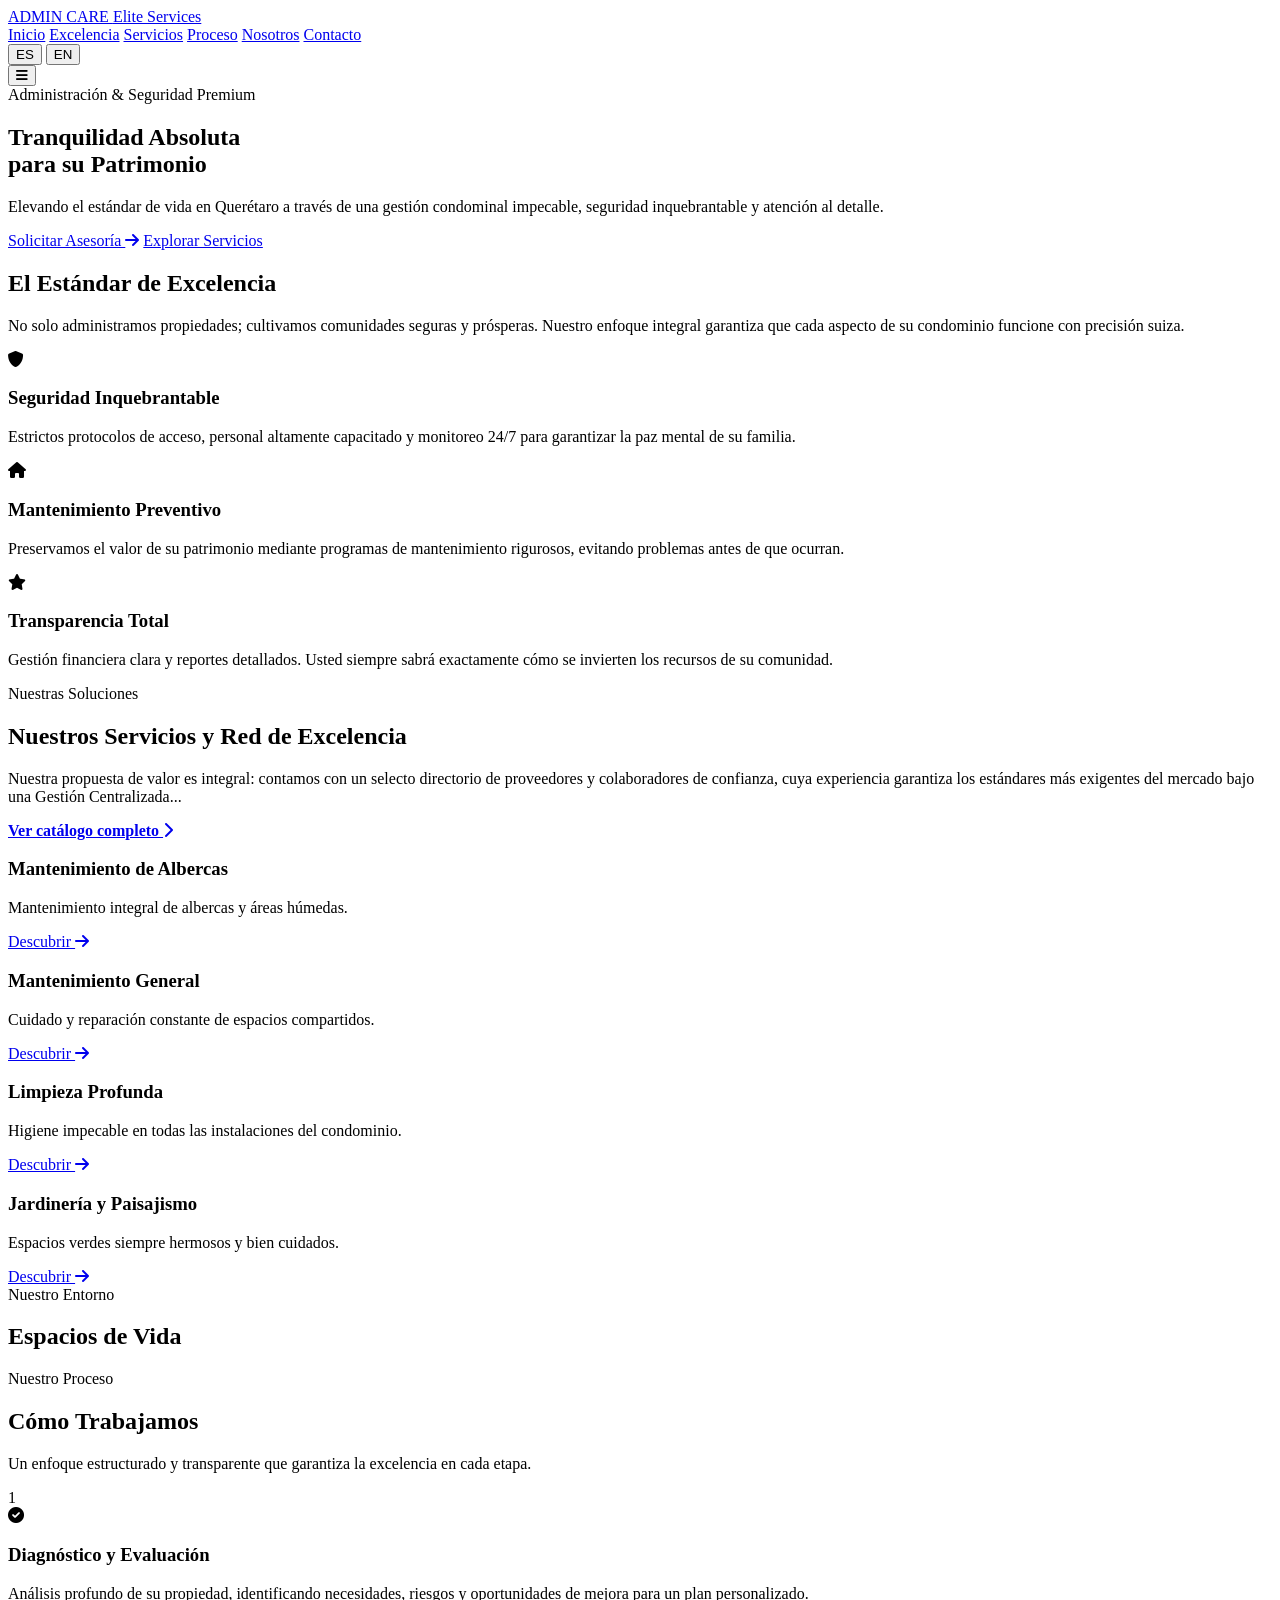
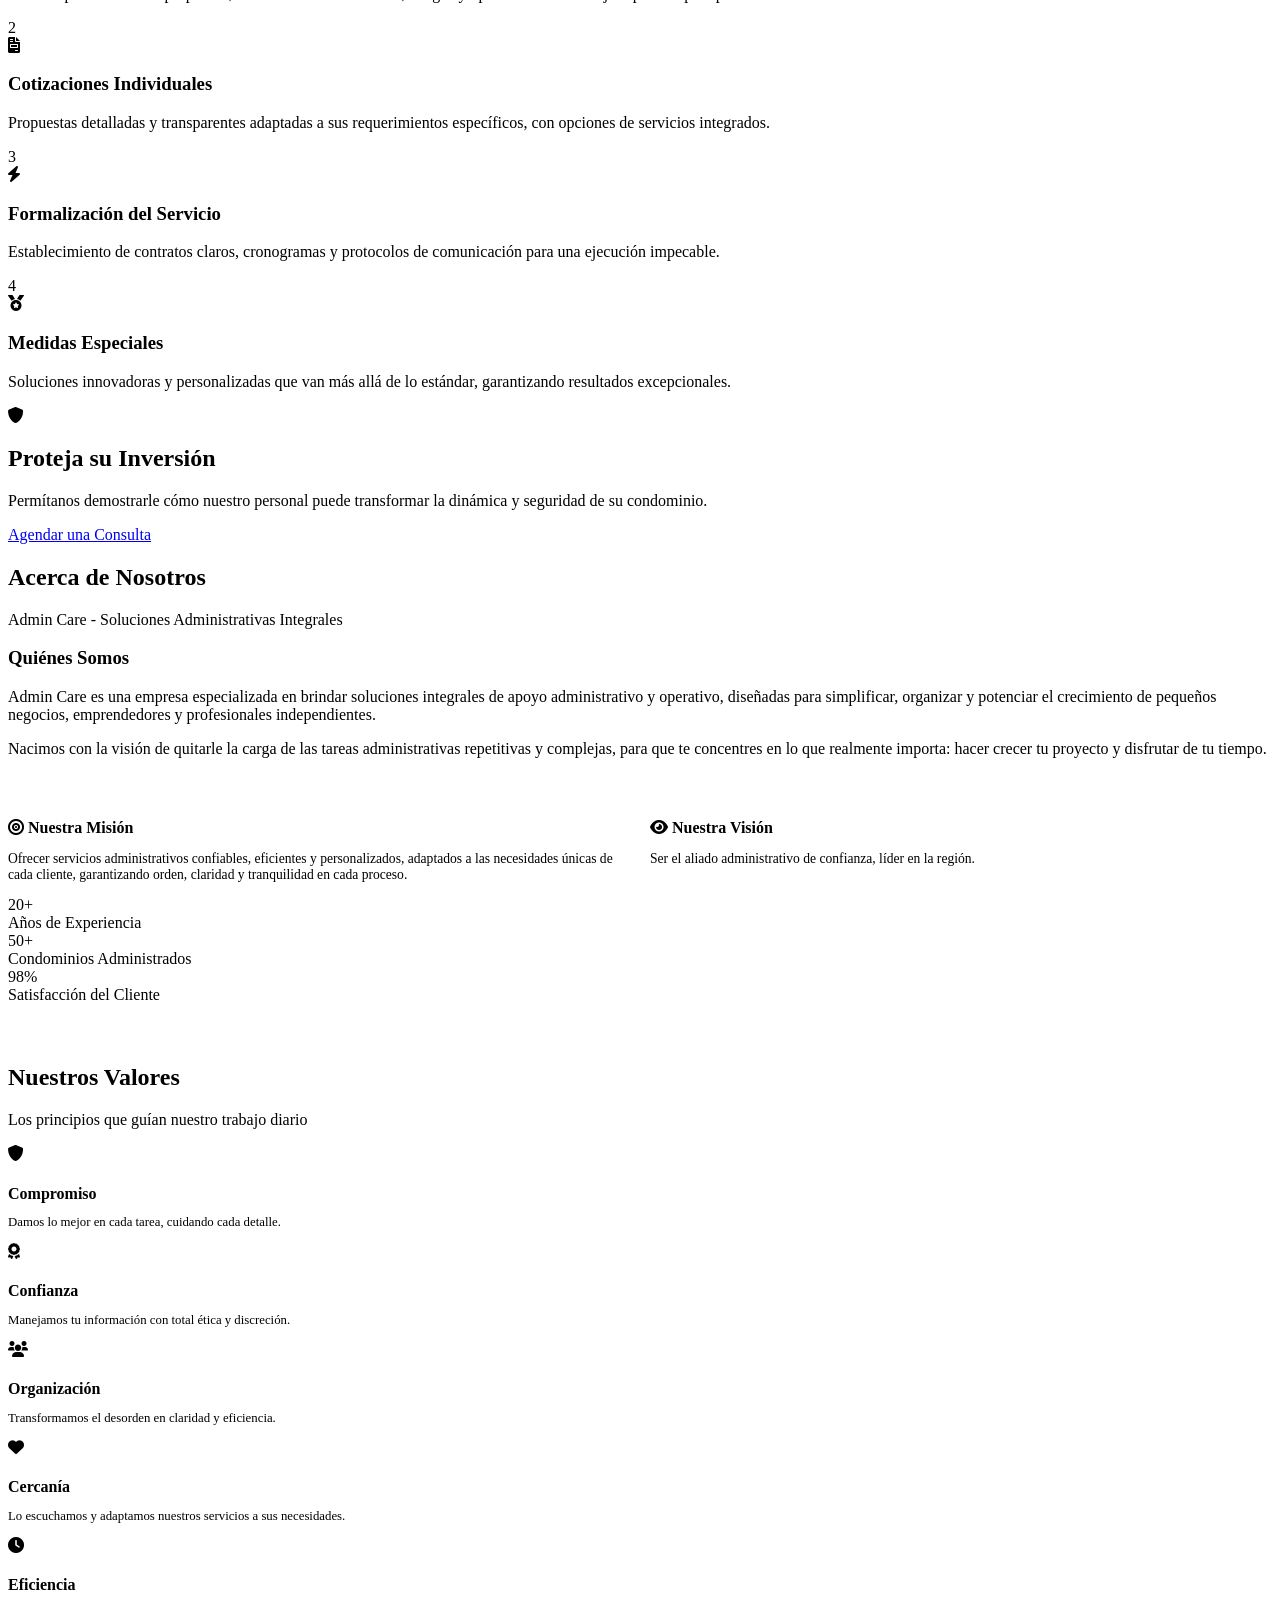
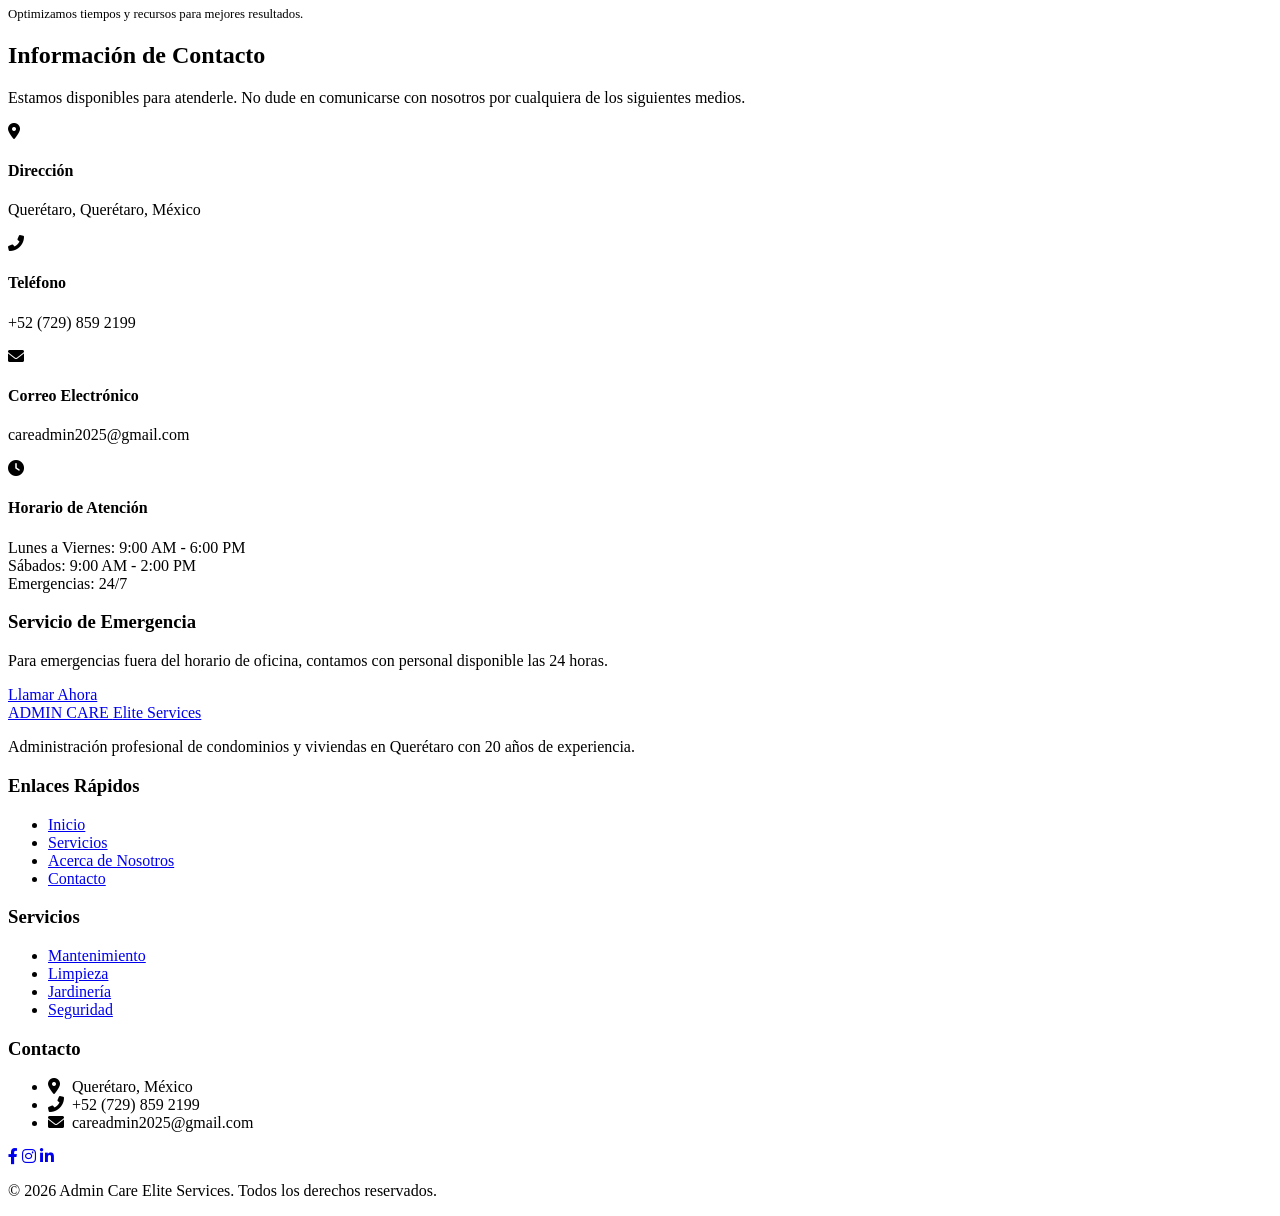
==== index.html @ 3c247e39 "Add files via upload" ====
<!DOCTYPE html>
<html lang="es">
<head>
    <meta charset="UTF-8">
    <meta name="viewport" content="width=device-width, initial-scale=1.0">
    <title>Admin Care | Elite Services - Administración & Seguridad Premium en Querétaro</title>
    <meta name="description" content="Tranquilidad Absoluta para su Patrimonio. Elevando el estándar de vida en Querétaro a través de una gestión condominal impecable, seguridad inquebrantable y atención al detalle.">
    
    <!-- Open Graph SEO para Redes Sociales -->
    <meta property="og:title" content="Admin Care | Elite Services">
    <meta property="og:description" content="Tranquilidad Absoluta para su Patrimonio. Gestión condominal impecable.">
    <meta property="og:image" content="https://images.unsplash.com/photo-1545324418-cc1a3fa10c00?ixlib=rb-4.0.3&auto=format&fit=crop&w=1200&q=80">
    <meta property="og:url" content="URL_DE_TU_SITIO_AQUI">
    
    <link href="https://cdnjs.cloudflare.com/ajax/libs/font-awesome/6.0.0/css/all.min.css" rel="stylesheet">
    <link rel="preconnect" href="https://fonts.googleapis.com">
    <link rel="preconnect" href="https://fonts.gstatic.com" crossorigin>
    <link href="https://fonts.googleapis.com/css2?family=Playfair+Display:ital,wght@0,400;0,600;0,700;1,400&family=Montserrat:wght@300;400;500;600&display=swap" rel="stylesheet">
    
    <!-- Vinculación del archivo CSS -->
    <link rel="stylesheet" href="css/styles.css">
</head>
<body>

    <!-- Header -->
    <header>
        <div class="container navbar">
            <a href="#" class="logo">
                ADMIN CARE
                <span>Elite Services</span>
            </a>
            
            <nav class="nav-links" id="navLinks">
                <a href="#inicio">Inicio</a>
                <a href="#excelencia">Excelencia</a>
                <a href="#servicios">Servicios</a>
                <a href="#proceso">Proceso</a>
                <a href="#nosotros">Nosotros</a>
                <a href="#contacto">Contacto</a>
            </nav>
            
            <div class="lang-switch">
                <button class="active">ES</button>
                <button>EN</button>
            </div>
            
            <button class="menu-toggle" onclick="toggleMenu()">
                <i class="fas fa-bars"></i>
            </button>
        </div>
    </header>

    <!-- Hero Section -->
    <section id="inicio" class="hero">
        <div class="container">
            <span class="section-subtitle">Administración & Seguridad Premium</span>
            <h1>Tranquilidad Absoluta <br><span>para su Patrimonio</span></h1>
            <p>Elevando el estándar de vida en Querétaro a través de una gestión condominal impecable, seguridad inquebrantable y atención al detalle.</p>
            <div class="hero-buttons">
                <a href="#contacto" class="btn">Solicitar Asesoría <i class="fas fa-arrow-right"></i></a>
                <a href="#servicios" class="btn btn-outline">Explorar Servicios</a>
            </div>
        </div>
    </section>

    <!-- Estándar de Excelencia -->
    <section id="excelencia" class="section-padding excelencia text-center">
        <div class="container">
            <div class="divider"></div>
            <h2>El Estándar de Excelencia</h2>
            <p class="intro">No solo administramos propiedades; cultivamos comunidades seguras y prósperas. Nuestro enfoque integral garantiza que cada aspecto de su condominio funcione con precisión suiza.</p>
            
            <div class="features-grid">
                <div class="feature-item">
                    <div class="feature-icon"><i class="fas fa-shield-alt"></i></div>
                    <h3>Seguridad Inquebrantable</h3>
                    <p>Estrictos protocolos de acceso, personal altamente capacitado y monitoreo 24/7 para garantizar la paz mental de su familia.</p>
                </div>
                <div class="feature-item">
                    <div class="feature-icon"><i class="fas fa-home"></i></div>
                    <h3>Mantenimiento Preventivo</h3>
                    <p>Preservamos el valor de su patrimonio mediante programas de mantenimiento rigurosos, evitando problemas antes de que ocurran.</p>
                </div>
                <div class="feature-item">
                    <div class="feature-icon"><i class="fas fa-star"></i></div>
                    <h3>Transparencia Total</h3>
                    <p>Gestión financiera clara y reportes detallados. Usted siempre sabrá exactamente cómo se invierten los recursos de su comunidad.</p>
                </div>
            </div>
        </div>
    </section>

    <!-- Servicios -->
    <section id="servicios" class="section-padding servicios">
        <div class="container">
            <div class="servicios-intro">
                <span class="section-subtitle">Nuestras Soluciones</span>
                <h2>Nuestros Servicios y Red de Excelencia</h2>
                <p>Nuestra propuesta de valor es integral: contamos con un selecto directorio de proveedores y colaboradores de confianza, cuya experiencia garantiza los estándares más exigentes del mercado bajo una Gestión Centralizada...</p>
                <a href="#" class="text-gold" style="font-weight: 600;">Ver catálogo completo <i class="fas fa-chevron-right"></i></a>
            </div>

            <div class="service-cards">
                <!-- Servicio 1 -->
                <div class="service-card">
                    <div class="service-img-grid style-1">
                        <div class="service-img" style="background-image: url('https://images.unsplash.com/photo-1576089172869-4f5f6f315620?ixlib=rb-4.0.3&auto=format&fit=crop&w=500&q=80')"></div>
                        <div class="service-img" style="background-image: url('https://images.unsplash.com/photo-1582653211939-9eb06b9b392a?ixlib=rb-4.0.3&auto=format&fit=crop&w=500&q=80')"></div>
                        <div class="service-img" style="background-image: url('https://images.unsplash.com/photo-1537233810141-8c4d5a9b9a4c?ixlib=rb-4.0.3&auto=format&fit=crop&w=500&q=80')"></div>
                    </div>
                    <div class="service-content">
                        <h3>Mantenimiento de Albercas</h3>
                        <p>Mantenimiento integral de albercas y áreas húmedas.</p>
                        <a href="#">Descubrir <i class="fas fa-arrow-right"></i></a>
                    </div>
                </div>

                <!-- Servicio 2 -->
                <div class="service-card">
                    <div class="service-img-grid">
                        <div class="service-img" style="background-image: url('https://images.unsplash.com/photo-1581094794329-c8112a89af12?ixlib=rb-4.0.3&auto=format&fit=crop&w=500&q=80')"></div>
                        <div class="service-img" style="background-image: url('https://images.unsplash.com/photo-1542013936693-884638332954?ixlib=rb-4.0.3&auto=format&fit=crop&w=500&q=80')"></div>
                        <div class="service-img" style="background-image: url('https://images.unsplash.com/photo-1504328345606-18bbc8c9d7d1?ixlib=rb-4.0.3&auto=format&fit=crop&w=500&q=80')"></div>
                        <div class="service-img" style="background-image: url('https://images.unsplash.com/photo-1517581177682-a085bb7ffb15?ixlib=rb-4.0.3&auto=format&fit=crop&w=500&q=80')"></div>
                    </div>
                    <div class="service-content">
                        <h3>Mantenimiento General</h3>
                        <p>Cuidado y reparación constante de espacios compartidos.</p>
                        <a href="#">Descubrir <i class="fas fa-arrow-right"></i></a>
                    </div>
                </div>

                <!-- Servicio 3 -->
                <div class="service-card">
                    <div class="service-img-grid style-2">
                        <div class="service-img" style="background-image: url('https://images.unsplash.com/photo-1527515637462-cff94eecc1ac?ixlib=rb-4.0.3&auto=format&fit=crop&w=500&q=80')"></div>
                        <div class="service-img" style="background-image: url('https://images.unsplash.com/photo-1584622650111-993a426fbf0a?ixlib=rb-4.0.3&auto=format&fit=crop&w=500&q=80')"></div>
                        <div class="service-img" style="background-image: url('https://images.unsplash.com/photo-1628177142898-93e46e52333b?ixlib=rb-4.0.3&auto=format&fit=crop&w=500&q=80')"></div>
                    </div>
                    <div class="service-content">
                        <h3>Limpieza Profunda</h3>
                        <p>Higiene impecable en todas las instalaciones del condominio.</p>
                        <a href="#">Descubrir <i class="fas fa-arrow-right"></i></a>
                    </div>
                </div>
                 <!-- Servicio 4 -->
                 <div class="service-card">
                    <div class="service-img-grid">
                        <div class="service-img" style="background-image: url('https://images.unsplash.com/photo-1589923188900-85dae523342b?ixlib=rb-4.0.3&auto=format&fit=crop&w=500&q=80')"></div>
                        <div class="service-img" style="background-image: url('https://images.unsplash.com/photo-1416879598555-22008fb92994?ixlib=rb-4.0.3&auto=format&fit=crop&w=500&q=80')"></div>
                        <div class="service-img" style="background-image: url('https://images.unsplash.com/photo-1599839619722-39751411ea63?ixlib=rb-4.0.3&auto=format&fit=crop&w=500&q=80')"></div>
                        <div class="service-img" style="background-image: url('https://images.unsplash.com/photo-1558904541-efa843a96f0f?ixlib=rb-4.0.3&auto=format&fit=crop&w=500&q=80')"></div>
                    </div>
                    <div class="service-content">
                        <h3>Jardinería y Paisajismo</h3>
                        <p>Espacios verdes siempre hermosos y bien cuidados.</p>
                        <a href="#">Descubrir <i class="fas fa-arrow-right"></i></a>
                    </div>
                </div>
            </div>
        </div>
    </section>

    <!-- Espacios de Vida -->
    <section class="section-padding espacios text-center">
        <div class="container">
            <span class="section-subtitle">Nuestro Entorno</span>
            <h2>Espacios de Vida</h2>
            
            <div class="gallery-grid">
                <div class="gallery-item" style="background-image: url('https://images.unsplash.com/photo-1573497620053-ea5300f94f21?ixlib=rb-4.0.3&auto=format&fit=crop&w=500&q=80')"></div>
                <div class="gallery-item" style="background-image: url('https://images.unsplash.com/photo-1602052793312-b99c2a92b5c7?ixlib=rb-4.0.3&auto=format&fit=crop&w=500&q=80')"></div>
                <div class="gallery-item" style="background-image: url('https://images.unsplash.com/photo-1511895426328-dc8714191300?ixlib=rb-4.0.3&auto=format&fit=crop&w=500&q=80')"></div>
                <div class="gallery-item" style="background-image: url('https://images.unsplash.com/photo-1558002038-1055907df827?ixlib=rb-4.0.3&auto=format&fit=crop&w=500&q=80')"></div>
            </div>
        </div>
    </section>

    <!-- Proceso -->
    <section id="proceso" class="section-padding proceso">
        <div class="container">
            <div class="text-center">
                <span class="section-subtitle">Nuestro Proceso</span>
                <h2>Cómo Trabajamos</h2>
                <p class="intro">Un enfoque estructurado y transparente que garantiza la excelencia en cada etapa.</p>
            </div>
            
            <div class="process-steps">
                <div class="step-card">
                    <div class="step-number">1</div>
                    <div class="step-icon"><i class="fas fa-check-circle"></i></div>
                    <div class="step-content">
                        <h3>Diagnóstico y Evaluación</h3>
                        <p>Análisis profundo de su propiedad, identificando necesidades, riesgos y oportunidades de mejora para un plan personalizado.</p>
                    </div>
                </div>
                
                <div class="step-card">
                    <div class="step-number">2</div>
                    <div class="step-icon"><i class="fas fa-file-invoice"></i></div>
                    <div class="step-content">
                        <h3>Cotizaciones Individuales</h3>
                        <p>Propuestas detalladas y transparentes adaptadas a sus requerimientos específicos, con opciones de servicios integrados.</p>
                    </div>
                </div>
                
                <div class="step-card">
                    <div class="step-number">3</div>
                    <div class="step-icon"><i class="fas fa-bolt"></i></div>
                    <div class="step-content">
                        <h3>Formalización del Servicio</h3>
                        <p>Establecimiento de contratos claros, cronogramas y protocolos de comunicación para una ejecución impecable.</p>
                    </div>
                </div>
                
                <div class="step-card">
                    <div class="step-number">4</div>
                    <div class="step-icon"><i class="fas fa-medal"></i></div>
                    <div class="step-content">
                        <h3>Medidas Especiales</h3>
                        <p>Soluciones innovadoras y personalizadas que van más allá de lo estándar, garantizando resultados excepcionales.</p>
                    </div>
                </div>
            </div>
            
            <div class="cta-section">
                <div class="icon"><i class="fas fa-shield-alt"></i></div>
                <h2>Proteja su Inversión</h2>
                <p>Permítanos demostrarle cómo nuestro personal puede transformar la dinámica y seguridad de su condominio.</p>
                <a href="#contacto" class="btn">Agendar una Consulta</a>
            </div>
        </div>
    </section>

    <!-- Acerca de Nosotros & Valores -->
    <section id="nosotros" class="section-padding nosotros">
        <div class="container text-center">
            <h2>Acerca de Nosotros</h2>
            <p class="section-subtitle" style="margin-top: 10px;">Admin Care - Soluciones Administrativas Integrales</p>
            
            <div class="nosotros-grid text-left" style="text-align: left;">
                <div class="info-card">
                    <h3>Quiénes Somos</h3>
                    <p>Admin Care es una empresa especializada en brindar soluciones integrales de apoyo administrativo y operativo, diseñadas para simplificar, organizar y potenciar el crecimiento de pequeños negocios, emprendedores y profesionales independientes.</p>
                    <p>Nacimos con la visión de quitarle la carga de las tareas administrativas repetitivas y complejas, para que te concentres en lo que realmente importa: hacer crecer tu proyecto y disfrutar de tu tiempo.</p>
                    
                    <div style="margin-top: 40px; display: grid; grid-template-columns: 1fr 1fr; gap: 20px;">
                        <div>
                            <h4 style="color: var(--accent-gold); margin-bottom: 10px;"><i class="fas fa-bullseye"></i> Nuestra Misión</h4>
                            <p style="font-size: 0.85rem;">Ofrecer servicios administrativos confiables, eficientes y personalizados, adaptados a las necesidades únicas de cada cliente, garantizando orden, claridad y tranquilidad en cada proceso.</p>
                        </div>
                        <div>
                            <h4 style="color: var(--accent-gold); margin-bottom: 10px;"><i class="fas fa-eye"></i> Nuestra Visión</h4>
                            <p style="font-size: 0.85rem;">Ser el aliado administrativo de confianza, líder en la región.</p>
                        </div>
                    </div>
                </div>
                
                <div class="stats-card">
                    <div class="stat">
                        <div class="stat-num">20+</div>
                        <div class="stat-text">Años de Experiencia</div>
                    </div>
                    <div class="stat">
                        <div class="stat-num">50+</div>
                        <div class="stat-text">Condominios Administrados</div>
                    </div>
                    <div class="stat">
                        <div class="stat-num">98%</div>
                        <div class="stat-text">Satisfacción del Cliente</div>
                    </div>
                </div>
            </div>
            
            <div class="divider" style="margin-top: 60px;"></div>
            <h2>Nuestros Valores</h2>
            <p class="text-gray">Los principios que guían nuestro trabajo diario</p>
            
            <div class="valores-grid">
                <div class="valor-card">
                    <div class="valor-icon"><i class="fas fa-shield-alt"></i></div>
                    <h4 style="margin-bottom: 10px;">Compromiso</h4>
                    <p style="font-size: 0.8rem; color: var(--text-gray);">Damos lo mejor en cada tarea, cuidando cada detalle.</p>
                </div>
                <div class="valor-card">
                    <div class="valor-icon"><i class="fas fa-award"></i></div>
                    <h4 style="margin-bottom: 10px;">Confianza</h4>
                    <p style="font-size: 0.8rem; color: var(--text-gray);">Manejamos tu información con total ética y discreción.</p>
                </div>
                <div class="valor-card">
                    <div class="valor-icon"><i class="fas fa-users"></i></div>
                    <h4 style="margin-bottom: 10px;">Organización</h4>
                    <p style="font-size: 0.8rem; color: var(--text-gray);">Transformamos el desorden en claridad y eficiencia.</p>
                </div>
                <div class="valor-card">
                    <div class="valor-icon"><i class="fas fa-heart"></i></div>
                    <h4 style="margin-bottom: 10px;">Cercanía</h4>
                    <p style="font-size: 0.8rem; color: var(--text-gray);">Lo escuchamos y adaptamos nuestros servicios a sus necesidades.</p>
                </div>
                <div class="valor-card">
                    <div class="valor-icon"><i class="fas fa-clock"></i></div>
                    <h4 style="margin-bottom: 10px;">Eficiencia</h4>
                    <p style="font-size: 0.8rem; color: var(--text-gray);">Optimizamos tiempos y recursos para mejores resultados.</p>
                </div>
            </div>
        </div>
    </section>

    <!-- Contacto -->
    <section id="contacto" class="section-padding contacto">
        <div class="container">
            <div class="text-center">
                <h2>Información de Contacto</h2>
                <p class="intro">Estamos disponibles para atenderle. No dude en comunicarse con nosotros por cualquiera de los siguientes medios.</p>
            </div>
            
            <div class="contact-grid">
                <div class="contact-card">
                    <div class="contact-icon"><i class="fas fa-map-marker-alt"></i></div>
                    <div class="contact-info">
                        <h4>Dirección</h4>
                        <p>Querétaro, Querétaro, México</p>
                    </div>
                </div>
                
                <div class="contact-card">
                    <div class="contact-icon"><i class="fas fa-phone-alt"></i></div>
                    <div class="contact-info">
                        <h4>Teléfono</h4>
                        <p>+52 (729) 859 2199</p>
                    </div>
                </div>
                
                <div class="contact-card">
                    <div class="contact-icon"><i class="fas fa-envelope"></i></div>
                    <div class="contact-info">
                        <h4>Correo Electrónico</h4>
                        <p>careadmin2025@gmail.com</p>
                    </div>
                </div>
                
                <div class="contact-card">
                    <div class="contact-icon"><i class="fas fa-clock"></i></div>
                    <div class="contact-info">
                        <h4>Horario de Atención</h4>
                        <p>Lunes a Viernes: 9:00 AM - 6:00 PM<br>Sábados: 9:00 AM - 2:00 PM<br>Emergencias: 24/7</p>
                    </div>
                </div>
                
                <div class="emergency-card">
                    <h3>Servicio de Emergencia</h3>
                    <p>Para emergencias fuera del horario de oficina, contamos con personal disponible las 24 horas.</p>
                    <a href="tel:+527298592199" class="btn">Llamar Ahora</a>
                </div>
            </div>
        </div>
    </section>

    <!-- Footer -->
    <footer>
        <div class="container">
            <div class="footer-grid">
                <div class="footer-col">
                    <a href="#" class="logo" style="margin-bottom: 20px;">
                        ADMIN CARE
                        <span>Elite Services</span>
                    </a>
                    <p>Administración profesional de condominios y viviendas en Querétaro con 20 años de experiencia.</p>
                </div>
                
                <div class="footer-col">
                    <h3>Enlaces Rápidos</h3>
                    <ul class="footer-links">
                        <li><a href="#inicio">Inicio</a></li>
                        <li><a href="#servicios">Servicios</a></li>
                        <li><a href="#nosotros">Acerca de Nosotros</a></li>
                        <li><a href="#contacto">Contacto</a></li>
                    </ul>
                </div>
                
                <div class="footer-col">
                    <h3>Servicios</h3>
                    <ul class="footer-links">
                        <li><a href="#">Mantenimiento</a></li>
                        <li><a href="#">Limpieza</a></li>
                        <li><a href="#">Jardinería</a></li>
                        <li><a href="#">Seguridad</a></li>
                    </ul>
                </div>
                
                <div class="footer-col">
                    <h3>Contacto</h3>
                    <ul class="footer-links">
                        <li><i class="fas fa-map-marker-alt text-gold" style="width: 20px;"></i> Querétaro, México</li>
                        <li><i class="fas fa-phone-alt text-gold" style="width: 20px;"></i> +52 (729) 859 2199</li>
                        <li><i class="fas fa-envelope text-gold" style="width: 20px;"></i> careadmin2025@gmail.com</li>
                    </ul>
                    <div class="social-links">
                        <a href="#"><i class="fab fa-facebook-f"></i></a>
                        <a href="#"><i class="fab fa-instagram"></i></a>
                        <a href="#"><i class="fab fa-linkedin-in"></i></a>
                    </div>
                </div>
            </div>
            
            <div class="footer-bottom">
                <p>&copy; 2026 Admin Care Elite Services. Todos los derechos reservados.</p>
            </div>
        </div>
    </footer>

    <!-- Vinculación del archivo JS -->
    <script src="js/main.js"></script>
</body>
</html>
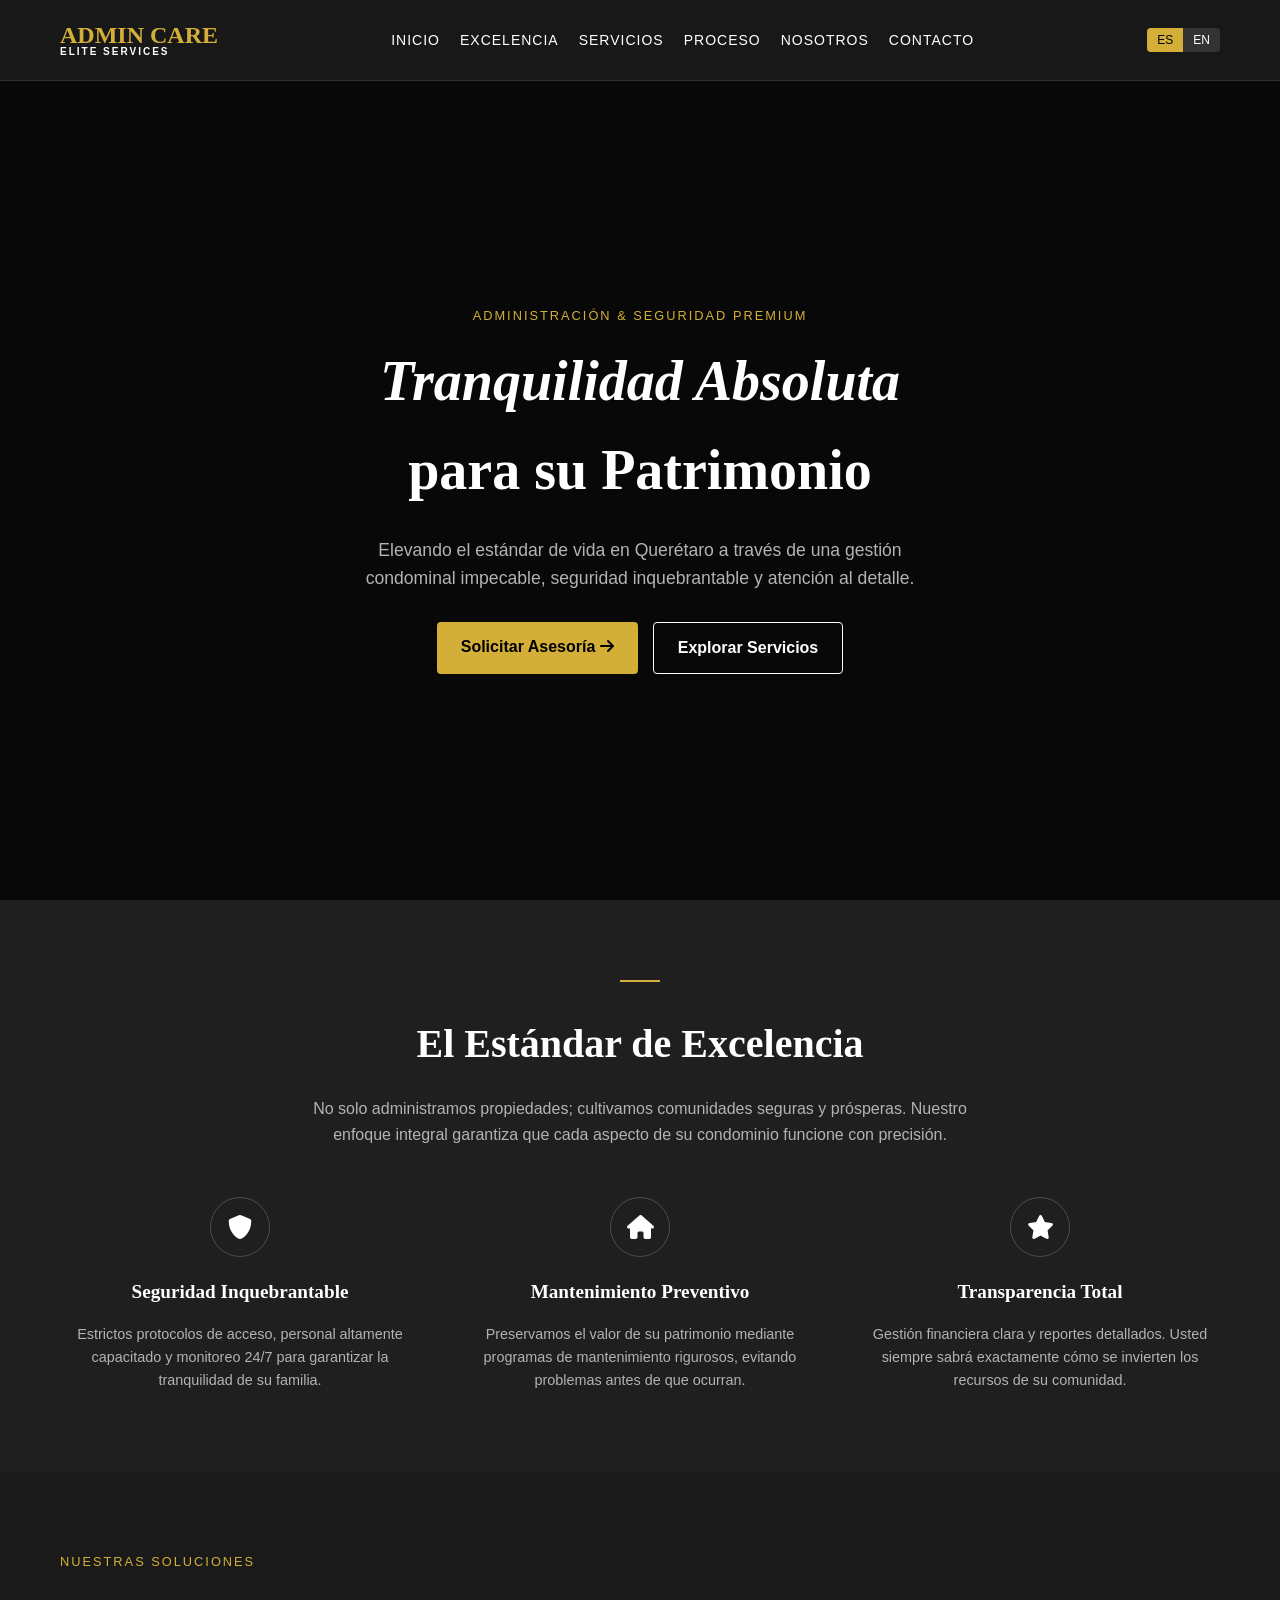
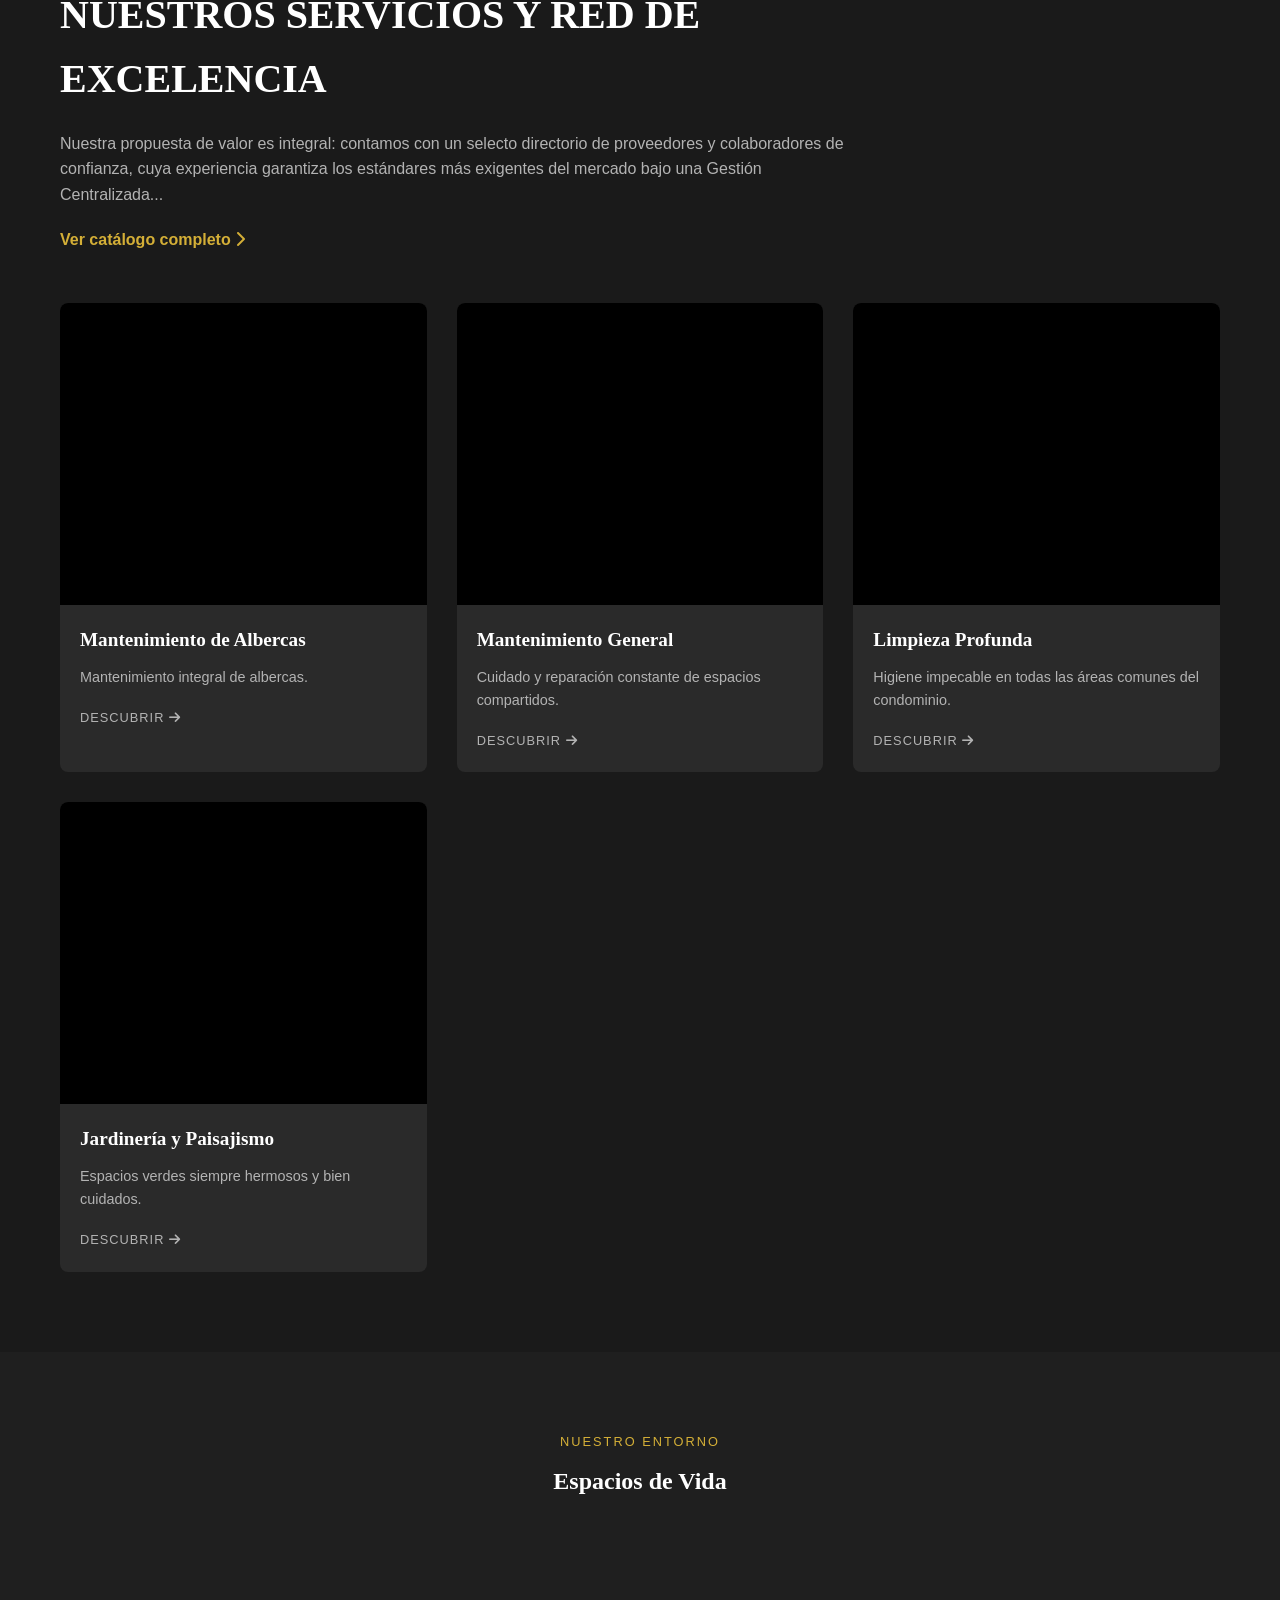
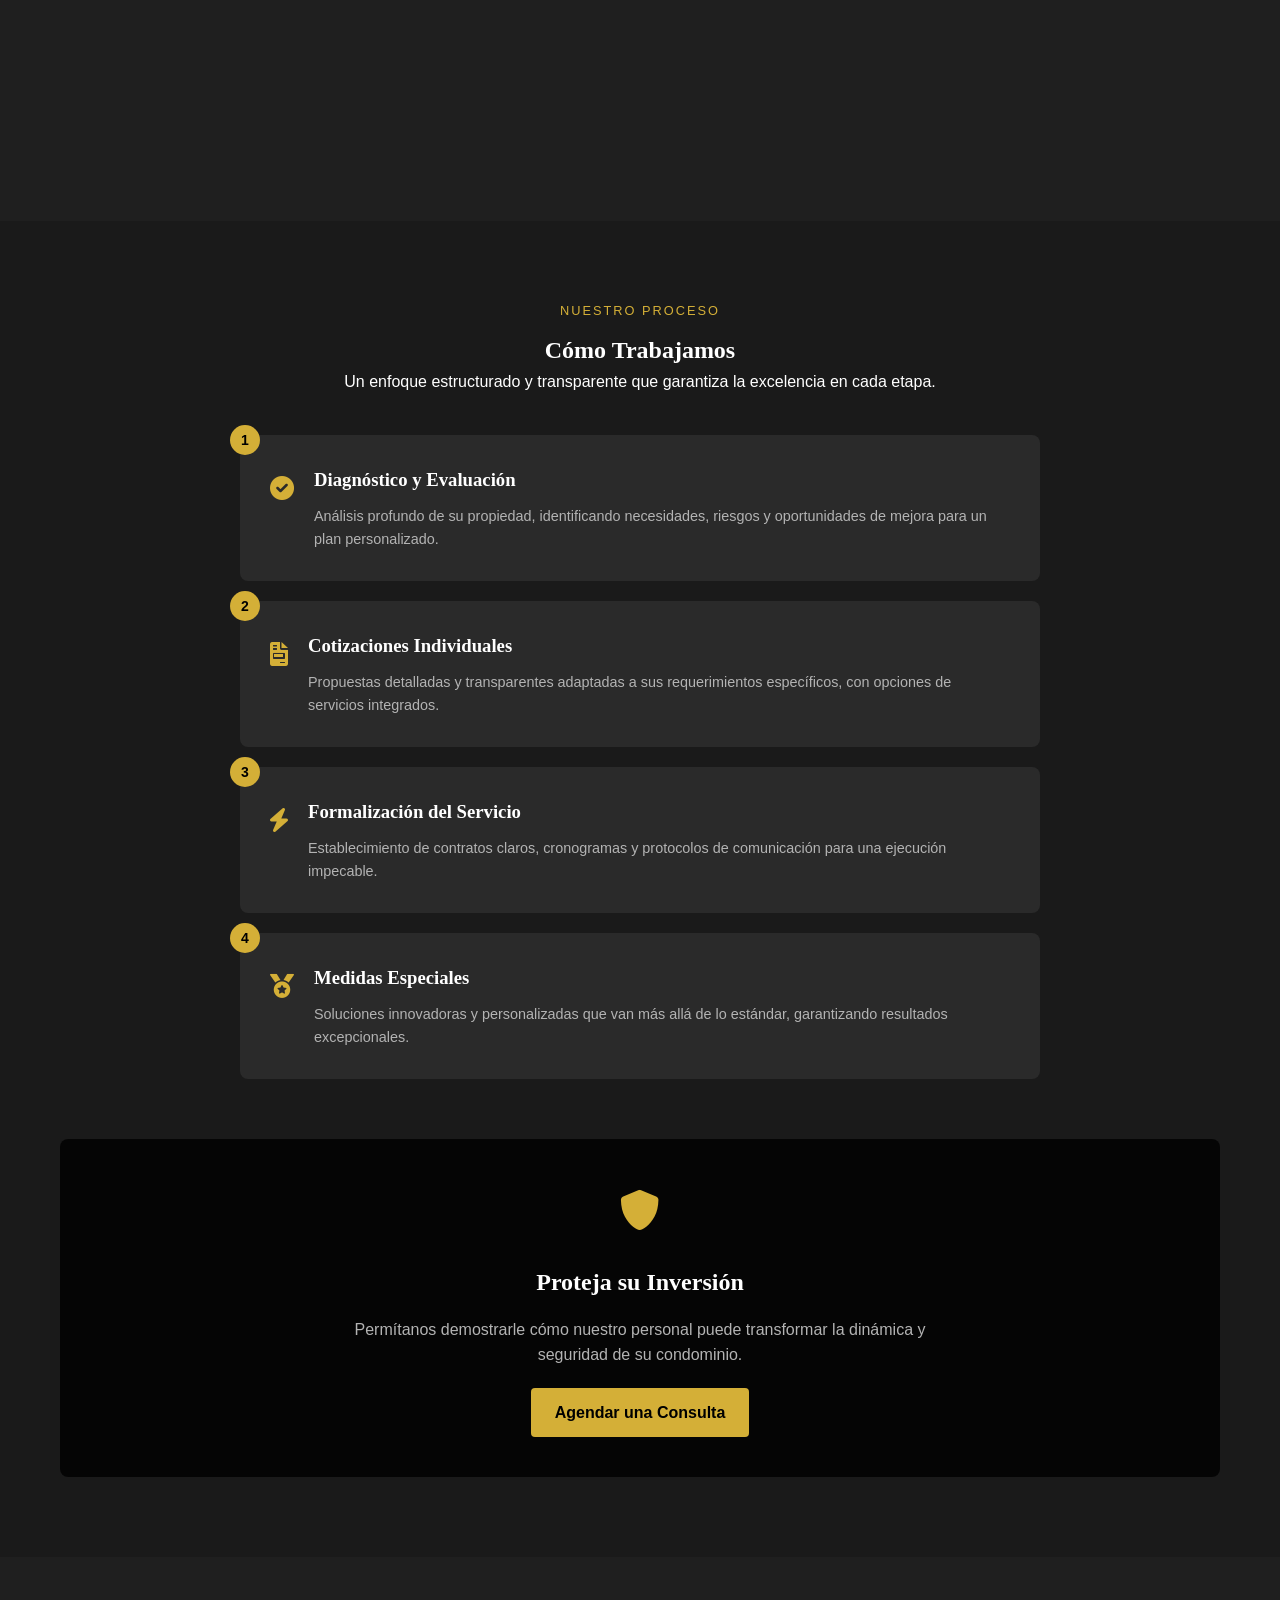
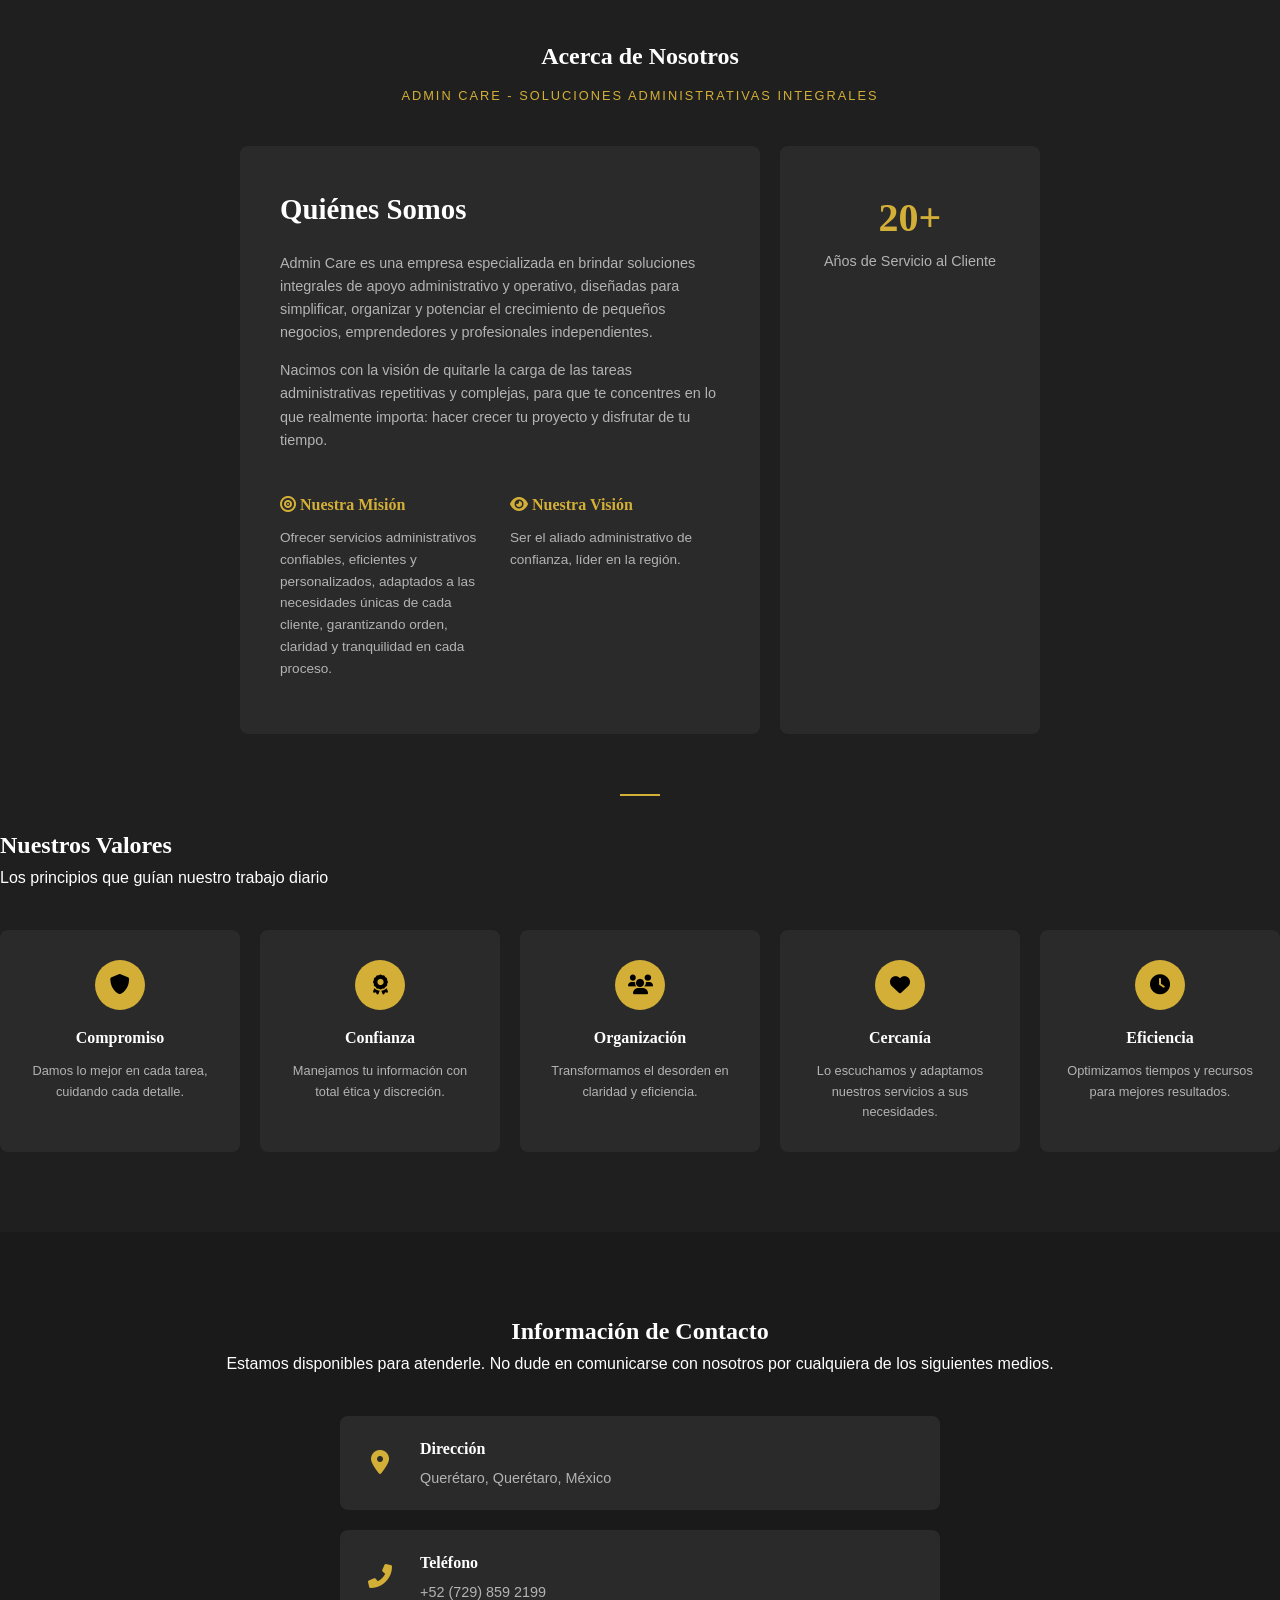
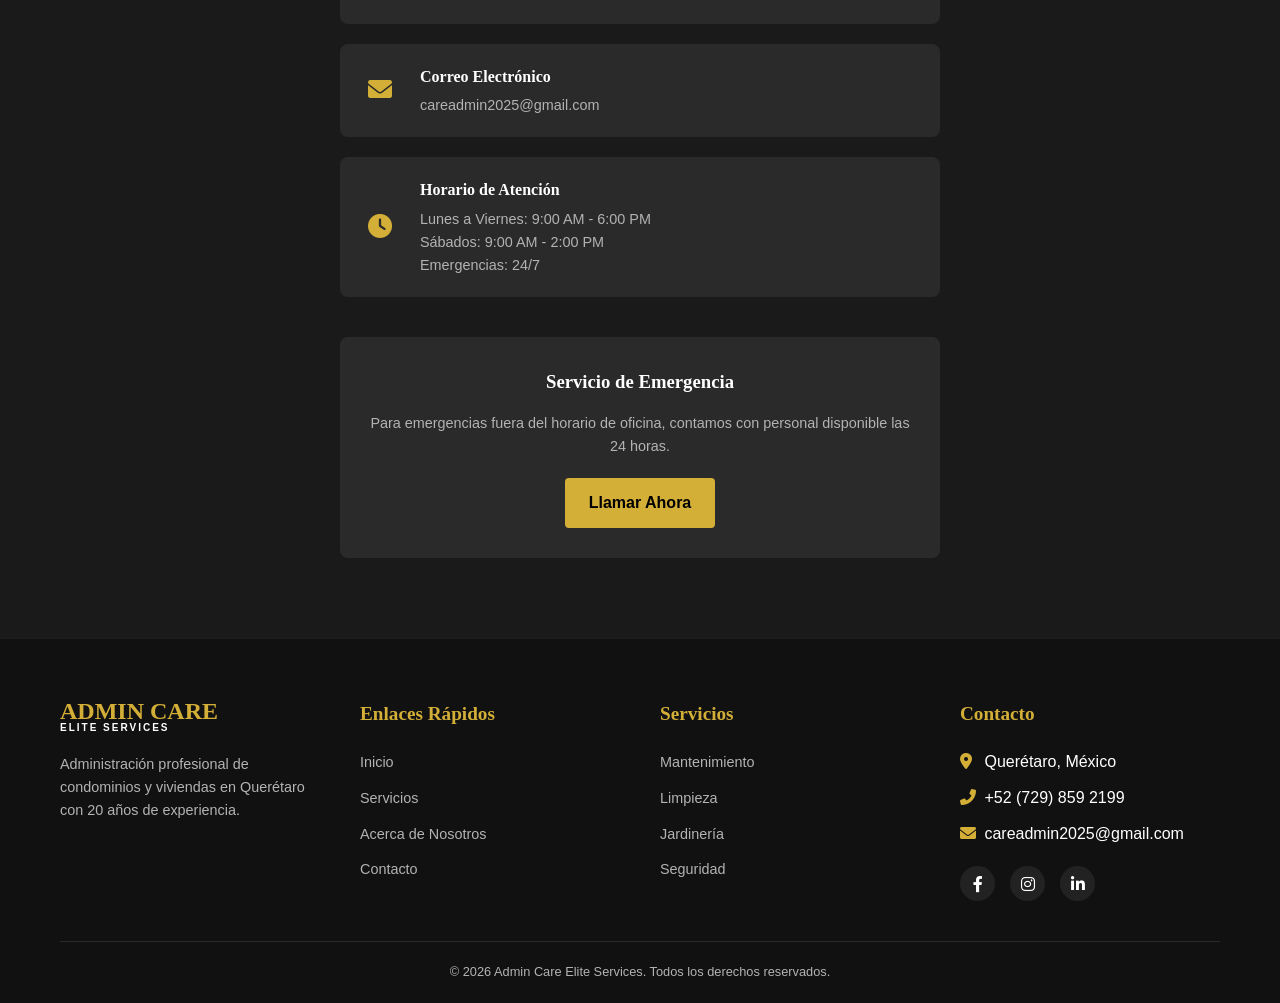
==== commit da09477a: "Update index.html update descriptions" ====
--- a/index.html
+++ b/index.html
@@ -68,13 +68,13 @@
         <div class="container">
             <div class="divider"></div>
             <h2>El Estándar de Excelencia</h2>
-            <p class="intro">No solo administramos propiedades; cultivamos comunidades seguras y prósperas. Nuestro enfoque integral garantiza que cada aspecto de su condominio funcione con precisión suiza.</p>
+            <p class="intro">No solo administramos propiedades; cultivamos comunidades seguras y prósperas. Nuestro enfoque integral garantiza que cada aspecto de su condominio funcione con precisión.</p>
             
             <div class="features-grid">
                 <div class="feature-item">
                     <div class="feature-icon"><i class="fas fa-shield-alt"></i></div>
                     <h3>Seguridad Inquebrantable</h3>
-                    <p>Estrictos protocolos de acceso, personal altamente capacitado y monitoreo 24/7 para garantizar la paz mental de su familia.</p>
+                    <p>Estrictos protocolos de acceso, personal altamente capacitado y monitoreo 24/7 para garantizar la tranquilidad de su familia.</p>
                 </div>
                 <div class="feature-item">
                     <div class="feature-icon"><i class="fas fa-home"></i></div>
@@ -110,7 +110,7 @@
                     </div>
                     <div class="service-content">
                         <h3>Mantenimiento de Albercas</h3>
-                        <p>Mantenimiento integral de albercas y áreas húmedas.</p>
+                        <p>Mantenimiento integral de albercas.</p>
                         <a href="#">Descubrir <i class="fas fa-arrow-right"></i></a>
                     </div>
                 </div>
@@ -139,7 +139,7 @@
                     </div>
                     <div class="service-content">
                         <h3>Limpieza Profunda</h3>
-                        <p>Higiene impecable en todas las instalaciones del condominio.</p>
+                        <p>Higiene impecable en todas las áreas comunes del condominio.</p>
                         <a href="#">Descubrir <i class="fas fa-arrow-right"></i></a>
                     </div>
                 </div>
@@ -259,15 +259,9 @@
                 <div class="stats-card">
                     <div class="stat">
                         <div class="stat-num">20+</div>
-                        <div class="stat-text">Años de Experiencia</div>
-                    </div>
-                    <div class="stat">
-                        <div class="stat-num">50+</div>
-                        <div class="stat-text">Condominios Administrados</div>
-                    </div>
-                    <div class="stat">
-                        <div class="stat-num">98%</div>
-                        <div class="stat-text">Satisfacción del Cliente</div>
+                        <div class="stat-text">Años de Servicio al Cliente</div>
+                    </div>
+
                     </div>
                 </div>
             </div>
@@ -412,4 +406,4 @@
     <!-- Vinculación del archivo JS -->
     <script src="js/main.js"></script>
 </body>
-</html>+</html>
--- a/css/styles.css
+++ b/css/styles.css
@@ -0,0 +1,538 @@
+:root {
+    --bg-color: #1a1a1a;
+    --text-light: #ffffff;
+    --text-gray: #b3b3b3;
+    --accent-gold: #d4af37;
+    --card-bg: #2a2a2a;
+    --font-heading: 'Playfair Display', serif;
+    --font-body: 'Montserrat', sans-serif;
+}
+
+* {
+    margin: 0;
+    padding: 0;
+    box-sizing: border-box;
+}
+
+body {
+    font-family: var(--font-body);
+    background-color: var(--bg-color);
+    color: var(--text-light);
+    line-height: 1.6;
+}
+
+h1, h2, h3, h4 {
+    font-family: var(--font-heading);
+    font-weight: 600;
+}
+
+a {
+    text-decoration: none;
+    color: inherit;
+}
+
+.container {
+    max-width: 1200px;
+    margin: 0 auto;
+    padding: 0 20px;
+}
+
+/* --- Utilidades --- */
+.text-center { text-align: center; }
+.text-gold { color: var(--accent-gold); }
+.btn {
+    display: inline-block;
+    background-color: var(--accent-gold);
+    color: #000;
+    padding: 12px 24px;
+    border-radius: 4px;
+    font-weight: 600;
+    transition: background-color 0.3s;
+    border: none;
+    cursor: pointer;
+    font-family: var(--font-body);
+}
+.btn:hover { background-color: #c19b2e; }
+.section-padding { padding: 80px 0; }
+.section-subtitle {
+    font-size: 0.8rem;
+    text-transform: uppercase;
+    letter-spacing: 2px;
+    color: var(--accent-gold);
+    margin-bottom: 10px;
+    display: block;
+}
+
+.divider {
+    width: 40px;
+    height: 2px;
+    background-color: var(--accent-gold);
+    margin: 0 auto 30px;
+}
+
+/* --- Header / Nav --- */
+header {
+    position: fixed;
+    top: 0;
+    width: 100%;
+    background-color: rgba(26, 26, 26, 0.95);
+    backdrop-filter: blur(5px);
+    z-index: 1000;
+    border-bottom: 1px solid rgba(255,255,255,0.1);
+}
+
+.navbar {
+    display: flex;
+    justify-content: space-between;
+    align-items: center;
+    height: 80px;
+}
+
+.logo {
+    font-family: var(--font-heading);
+    font-size: 24px;
+    font-weight: 700;
+    color: var(--accent-gold);
+    display: flex;
+    flex-direction: column;
+    line-height: 1;
+}
+.logo span {
+    font-size: 10px;
+    font-family: var(--font-body);
+    letter-spacing: 2px;
+    color: var(--text-light);
+    text-transform: uppercase;
+}
+
+.nav-links {
+    display: flex;
+    gap: 20px;
+}
+
+.nav-links a {
+    font-size: 14px;
+    text-transform: uppercase;
+    letter-spacing: 1px;
+    transition: color 0.3s;
+}
+
+.nav-links a:hover { color: var(--accent-gold); }
+
+.lang-switch {
+    display: flex;
+    background: #333;
+    border-radius: 4px;
+    overflow: hidden;
+}
+.lang-switch button {
+    background: none;
+    border: none;
+    color: white;
+    padding: 5px 10px;
+    cursor: pointer;
+    font-family: var(--font-body);
+    font-size: 12px;
+}
+.lang-switch button.active {
+    background: var(--accent-gold);
+    color: black;
+}
+
+.menu-toggle {
+    display: none;
+    background: none;
+    border: none;
+    color: white;
+    font-size: 24px;
+    cursor: pointer;
+}
+
+/* --- Hero Section --- */
+.hero {
+    height: 100vh;
+    background: linear-gradient(rgba(0, 0, 0, 0.7), rgba(0, 0, 0, 0.7)), url('https://images.unsplash.com/photo-1545324418-cc1a3fa10c00?ixlib=rb-4.0.3&auto=format&fit=crop&w=1920&q=80') center/cover;
+    display: flex;
+    align-items: center;
+    text-align: center;
+    padding-top: 80px;
+}
+
+.hero h1 {
+    font-size: 3.5rem;
+    margin-bottom: 20px;
+    font-style: italic;
+}
+.hero h1 span {
+    font-style: normal;
+    display: block;
+}
+
+.hero p {
+    font-size: 1.1rem;
+    max-width: 600px;
+    margin: 0 auto 30px;
+    color: var(--text-gray);
+}
+
+.hero-buttons {
+    display: flex;
+    gap: 15px;
+    justify-content: center;
+}
+.hero-buttons .btn-outline {
+    background: transparent;
+    color: white;
+    border: 1px solid white;
+}
+.hero-buttons .btn-outline:hover {
+    background: white;
+    color: black;
+}
+
+/* --- Estándar de Excelencia --- */
+.excelencia {
+    background-color: #1f1f1f;
+}
+.excelencia h2 {
+    font-size: 2.5rem;
+    margin-bottom: 20px;
+}
+.excelencia p.intro {
+    max-width: 700px;
+    margin: 0 auto 50px;
+    color: var(--text-gray);
+}
+
+.features-grid {
+    display: grid;
+    grid-template-columns: repeat(auto-fit, minmax(300px, 1fr));
+    gap: 40px;
+    margin-top: 40px;
+}
+
+.feature-item {
+    text-align: center;
+}
+.feature-icon {
+    width: 60px;
+    height: 60px;
+    border: 1px solid rgba(255,255,255,0.2);
+    border-radius: 50%;
+    display: flex;
+    align-items: center;
+    justify-content: center;
+    margin: 0 auto 20px;
+    font-size: 24px;
+    color: white;
+}
+.feature-item h3 {
+    margin-bottom: 15px;
+    font-size: 1.2rem;
+}
+.feature-item p {
+    color: var(--text-gray);
+    font-size: 0.9rem;
+}
+
+/* --- Servicios (Collages) --- */
+.servicios {
+    background-color: var(--bg-color);
+}
+.servicios-intro {
+    max-width: 800px;
+    margin-bottom: 50px;
+}
+.servicios-intro h2 { font-size: 2.5rem; margin-bottom: 20px; text-transform: uppercase;}
+.servicios-intro p { color: var(--text-gray); margin-bottom: 20px;}
+
+.service-cards {
+    display: grid;
+    grid-template-columns: repeat(auto-fit, minmax(300px, 1fr));
+    gap: 30px;
+}
+
+.service-card {
+    background-color: var(--card-bg);
+    border-radius: 8px;
+    overflow: hidden;
+    transition: transform 0.3s;
+}
+.service-card:hover { transform: translateY(-5px); }
+
+.service-img-grid {
+    display: grid;
+    grid-template-columns: 1fr 1fr;
+    grid-template-rows: 150px 150px;
+    gap: 2px;
+    background: #000;
+}
+.service-img-grid.style-1 > div:first-child { grid-row: span 2; }
+.service-img-grid.style-2 > div:last-child { grid-column: span 2; grid-row: 2; }
+
+.service-img {
+    background-size: cover;
+    background-position: center;
+}
+
+.service-content {
+    padding: 20px;
+}
+.service-content h3 { font-size: 1.2rem; margin-bottom: 10px; }
+.service-content p { color: var(--text-gray); font-size: 0.9rem; margin-bottom: 15px; }
+.service-content a { color: var(--text-gray); font-size: 0.8rem; text-transform: uppercase; letter-spacing: 1px;}
+.service-content a:hover { color: var(--accent-gold); }
+
+/* --- Espacios de Vida (Galería) --- */
+.espacios {
+    background-color: #1f1f1f;
+}
+.gallery-grid {
+    display: grid;
+    grid-template-columns: repeat(auto-fit, minmax(250px, 1fr));
+    gap: 15px;
+    margin-top: 40px;
+}
+.gallery-item {
+    height: 200px;
+    border-radius: 8px;
+    background-size: cover;
+    background-position: center;
+}
+
+/* --- Proceso --- */
+.proceso {
+    background-color: var(--bg-color);
+}
+.process-steps {
+    max-width: 800px;
+    margin: 40px auto 0;
+    display: flex;
+    flex-direction: column;
+    gap: 20px;
+}
+.step-card {
+    background-color: var(--card-bg);
+    padding: 30px;
+    border-radius: 8px;
+    display: flex;
+    gap: 20px;
+    align-items: flex-start;
+    position: relative;
+}
+.step-number {
+    position: absolute;
+    top: -10px;
+    left: -10px;
+    background: var(--accent-gold);
+    color: black;
+    width: 30px;
+    height: 30px;
+    border-radius: 50%;
+    display: flex;
+    align-items: center;
+    justify-content: center;
+    font-weight: bold;
+    font-size: 14px;
+}
+.step-icon {
+    color: var(--accent-gold);
+    font-size: 24px;
+    margin-top: 5px;
+}
+.step-content h3 { margin-bottom: 10px; }
+.step-content p { color: var(--text-gray); font-size: 0.9rem; }
+
+.cta-section {
+    text-align: center;
+    margin-top: 60px;
+    padding: 40px;
+    background: linear-gradient(rgba(0,0,0,0.8), rgba(0,0,0,0.8)), url('https://images.unsplash.com/photo-1545324418-cc1a3fa10c00?ixlib=rb-4.0.3&auto=format&fit=crop&w=1200&q=80') center/cover;
+    border-radius: 8px;
+}
+.cta-section .icon { color: var(--accent-gold); font-size: 40px; margin-bottom: 20px;}
+.cta-section h2 { margin-bottom: 15px; }
+.cta-section p { color: var(--text-gray); margin-bottom: 20px; max-width: 600px; margin-left: auto; margin-right: auto;}
+
+/* --- Acerca de Nosotros --- */
+.nosotros {
+    background-color: #1f1f1f;
+}
+.nosotros-grid {
+    display: grid;
+    grid-template-columns: 1fr;
+    gap: 20px;
+    max-width: 800px;
+    margin: 40px auto 0;
+}
+.info-card {
+    background-color: var(--card-bg);
+    padding: 40px;
+    border-radius: 8px;
+}
+.info-card h3 { font-size: 1.8rem; margin-bottom: 20px; }
+.info-card p { color: var(--text-gray); margin-bottom: 15px; font-size: 0.9rem;}
+
+.stats-card {
+    background-color: var(--card-bg);
+    padding: 40px;
+    border-radius: 8px;
+    display: flex;
+    flex-direction: column;
+    gap: 30px;
+}
+.stat { text-align: center; }
+.stat-num { color: var(--accent-gold); font-size: 2.5rem; font-family: var(--font-heading); font-weight: bold;}
+.stat-text { color: var(--text-gray); font-size: 0.9rem; }
+
+.valores-grid {
+    display: grid;
+    grid-template-columns: repeat(auto-fit, minmax(200px, 1fr));
+    gap: 20px;
+    margin-top: 40px;
+}
+.valor-card {
+    background-color: var(--card-bg);
+    padding: 30px 20px;
+    border-radius: 8px;
+    text-align: center;
+}
+.valor-icon {
+    width: 50px;
+    height: 50px;
+    background: var(--accent-gold);
+    color: black;
+    border-radius: 50%;
+    display: flex;
+    align-items: center;
+    justify-content: center;
+    margin: 0 auto 15px;
+    font-size: 20px;
+}
+
+/* --- Contacto y Footer --- */
+.contacto {
+    background-color: var(--bg-color);
+}
+.contact-grid {
+    display: grid;
+    grid-template-columns: 1fr;
+    gap: 20px;
+    max-width: 600px;
+    margin: 40px auto 0;
+}
+.contact-card {
+    background-color: var(--card-bg);
+    padding: 20px;
+    border-radius: 8px;
+    display: flex;
+    align-items: center;
+    gap: 20px;
+}
+.contact-icon {
+    color: var(--accent-gold);
+    font-size: 24px;
+    width: 40px;
+    text-align: center;
+}
+.contact-info h4 { font-size: 1rem; margin-bottom: 5px;}
+.contact-info p { color: var(--text-gray); font-size: 0.9rem; margin:0;}
+
+.emergency-card {
+    background-color: var(--card-bg);
+    padding: 30px;
+    border-radius: 8px;
+    text-align: center;
+    margin-top: 20px;
+}
+.emergency-card h3 { margin-bottom: 15px; }
+.emergency-card p { color: var(--text-gray); font-size: 0.9rem; margin-bottom: 20px;}
+
+footer {
+    background-color: #111;
+    padding: 60px 0 20px;
+    border-top: 1px solid rgba(255,255,255,0.05);
+}
+.footer-grid {
+    display: grid;
+    grid-template-columns: repeat(auto-fit, minmax(200px, 1fr));
+    gap: 40px;
+    margin-bottom: 40px;
+}
+.footer-col h3 {
+    color: var(--accent-gold);
+    margin-bottom: 20px;
+    font-size: 1.2rem;
+}
+.footer-col p {
+    color: var(--text-gray);
+    font-size: 0.9rem;
+    margin-bottom: 10px;
+}
+.footer-links {
+    list-style: none;
+}
+.footer-links li {
+    margin-bottom: 10px;
+}
+.footer-links a {
+    color: var(--text-gray);
+    font-size: 0.9rem;
+    transition: color 0.3s;
+}
+.footer-links a:hover { color: var(--accent-gold); }
+
+.social-links {
+    display: flex;
+    gap: 15px;
+    margin-top: 20px;
+}
+.social-links a {
+    width: 35px;
+    height: 35px;
+    background: #222;
+    border-radius: 50%;
+    display: flex;
+    align-items: center;
+    justify-content: center;
+    color: white;
+    transition: background 0.3s;
+}
+.social-links a:hover { background: var(--accent-gold); color: black;}
+
+.footer-bottom {
+    text-align: center;
+    padding-top: 20px;
+    border-top: 1px solid rgba(255,255,255,0.1);
+    color: var(--text-gray);
+    font-size: 0.8rem;
+}
+
+/* Responsive */
+@media (max-width: 768px) {
+    .nav-links {
+        display: none; 
+        position: absolute;
+        top: 80px;
+        left: 0;
+        width: 100%;
+        background: var(--bg-color);
+        flex-direction: column;
+        padding: 20px;
+        text-align: center;
+        border-bottom: 1px solid rgba(255,255,255,0.1);
+    }
+    .nav-links.active { display: flex; }
+    .menu-toggle { display: block; }
+    .lang-switch { display: none; }
+    
+    .hero h1 { font-size: 2.5rem; }
+    .excelencia h2 { font-size: 2rem; }
+    
+    .service-img-grid { grid-template-rows: 100px 100px; }
+    
+    .nosotros-grid { grid-template-columns: 1fr; }
+}
+@media (min-width: 768px) {
+    .nosotros-grid { grid-template-columns: 2fr 1fr; }
+}
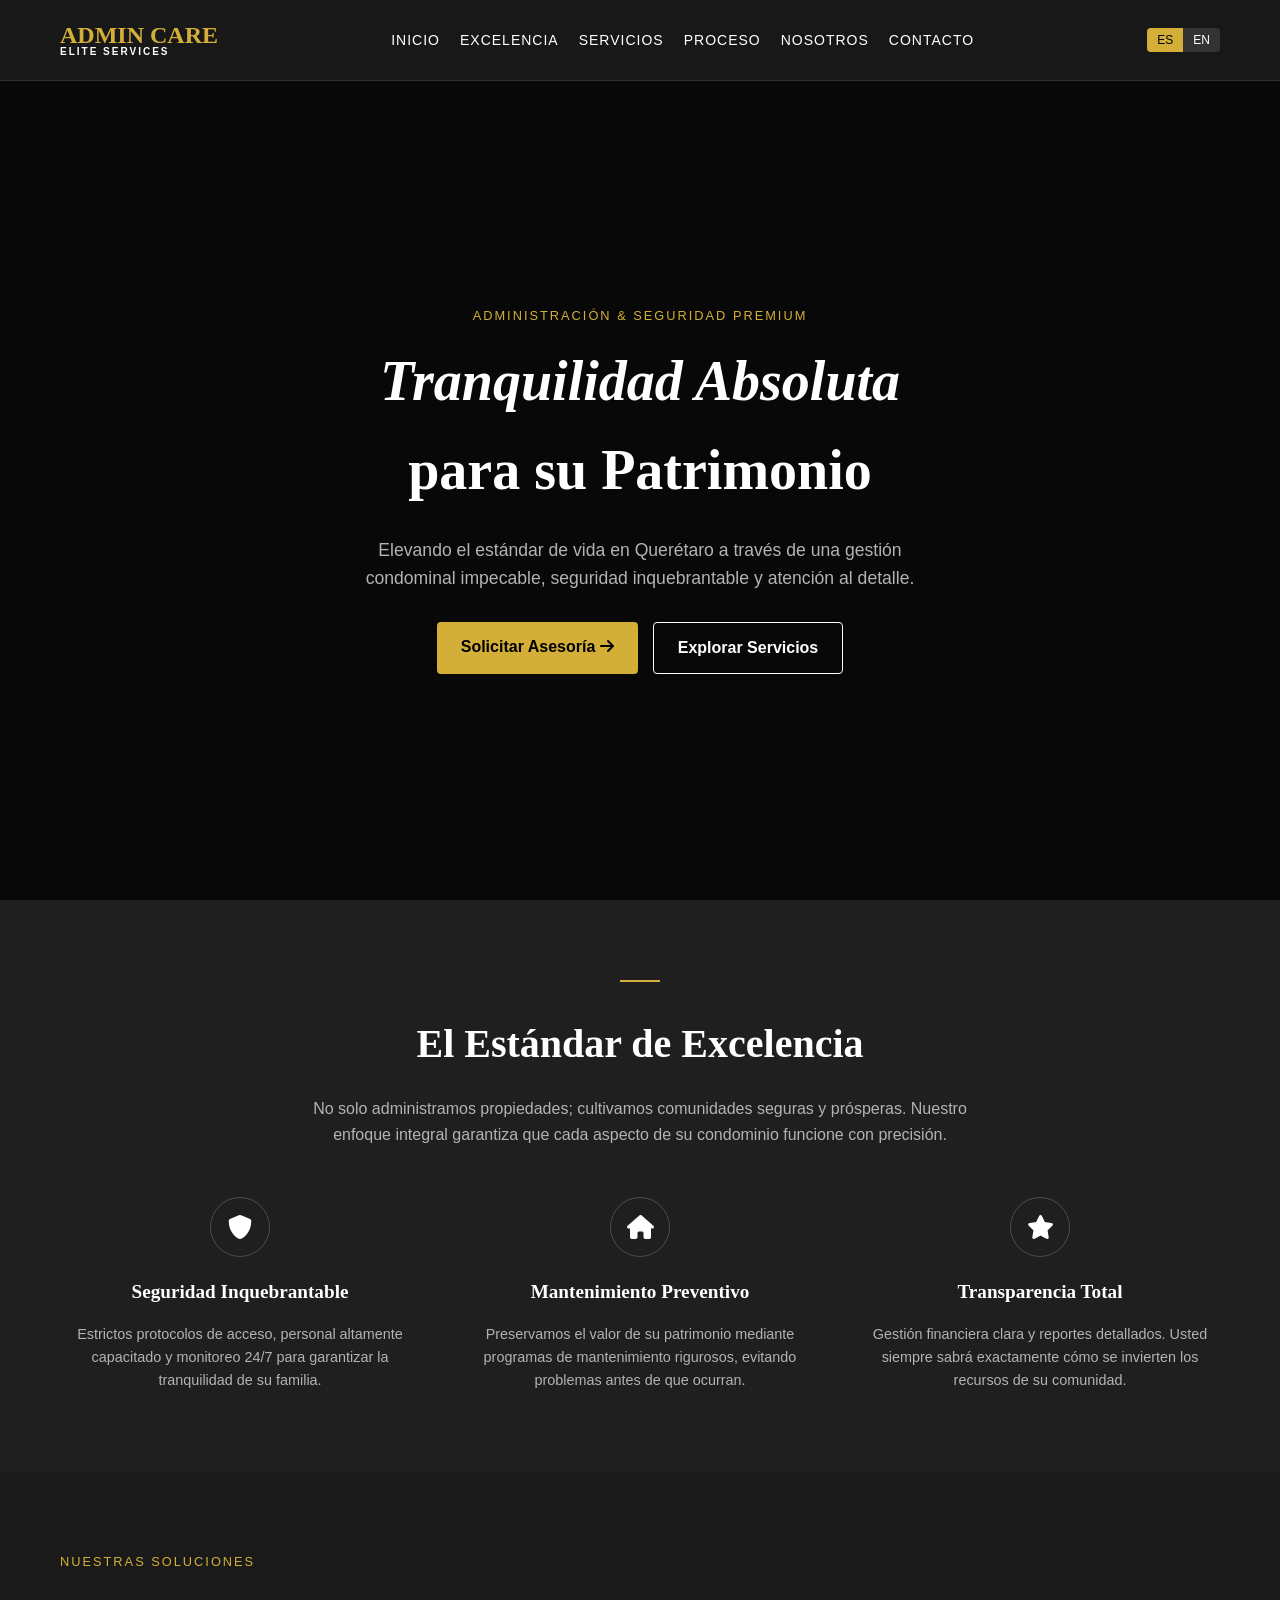
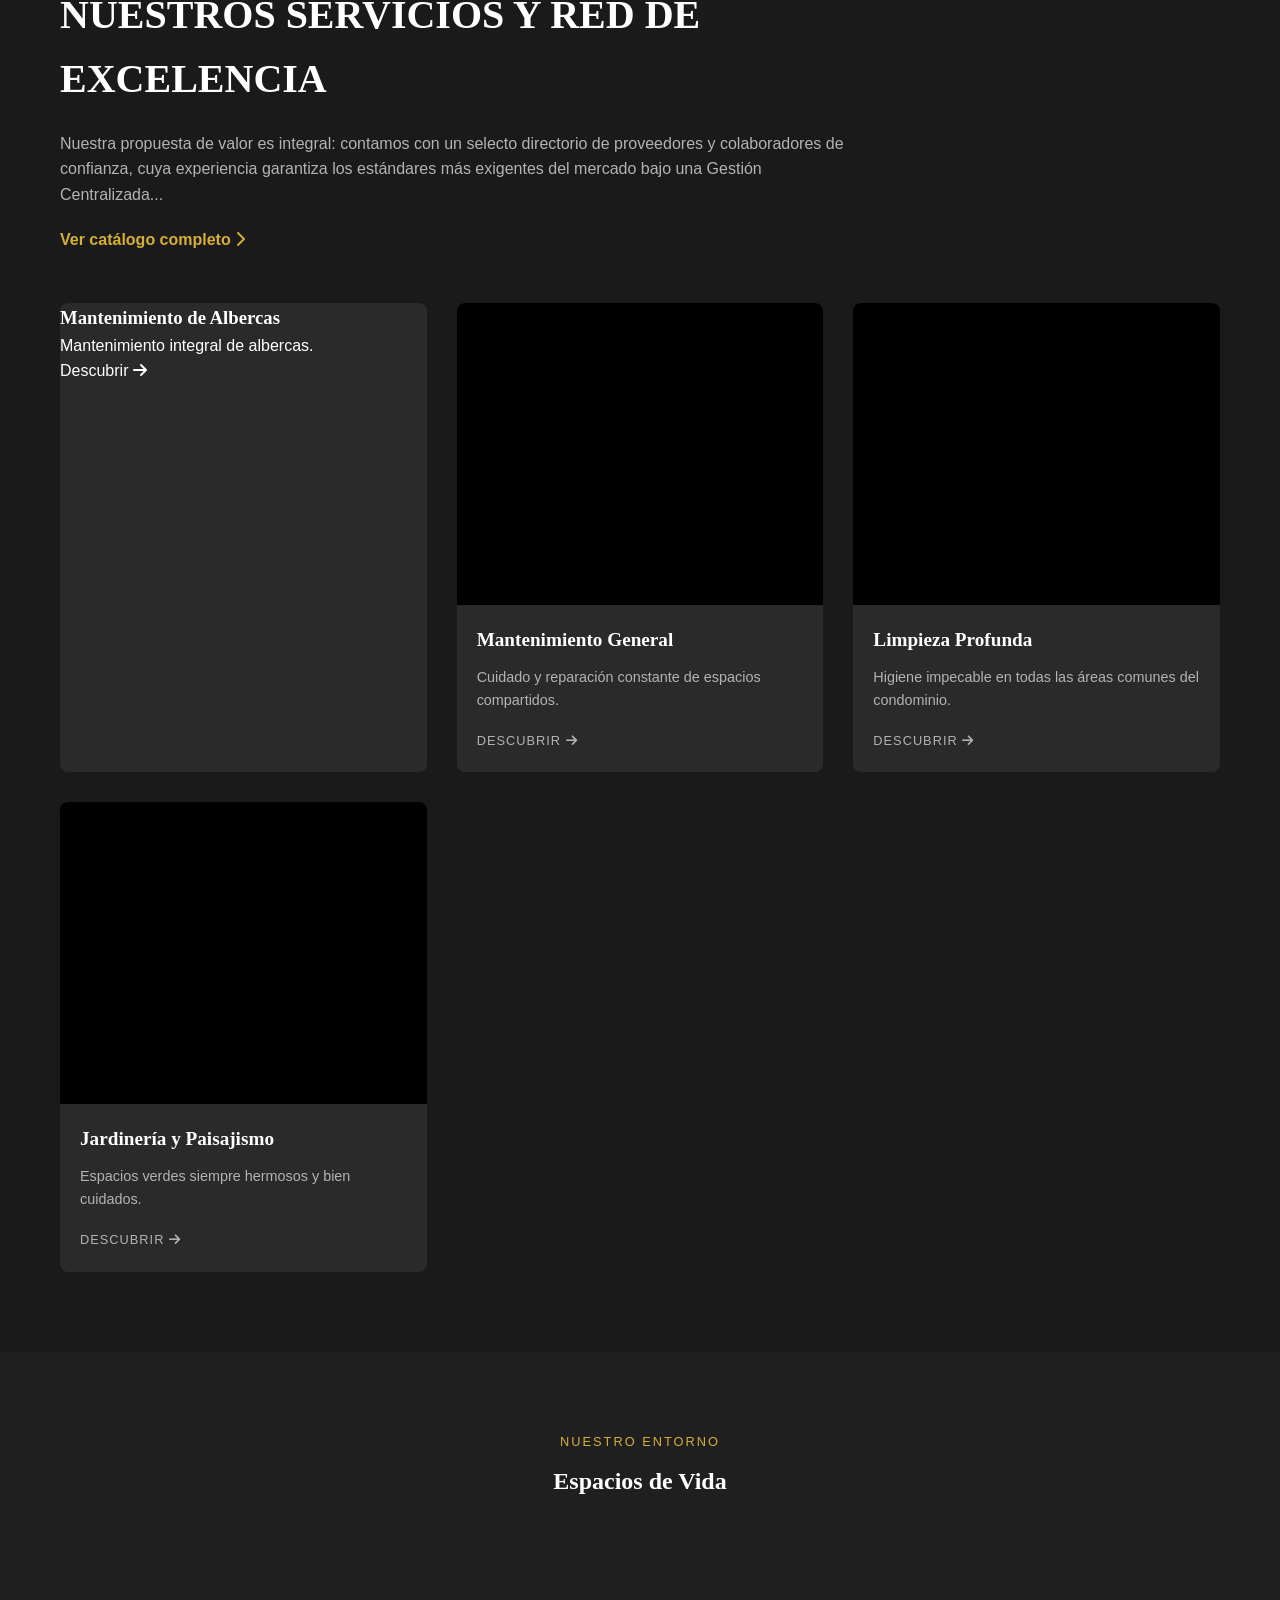
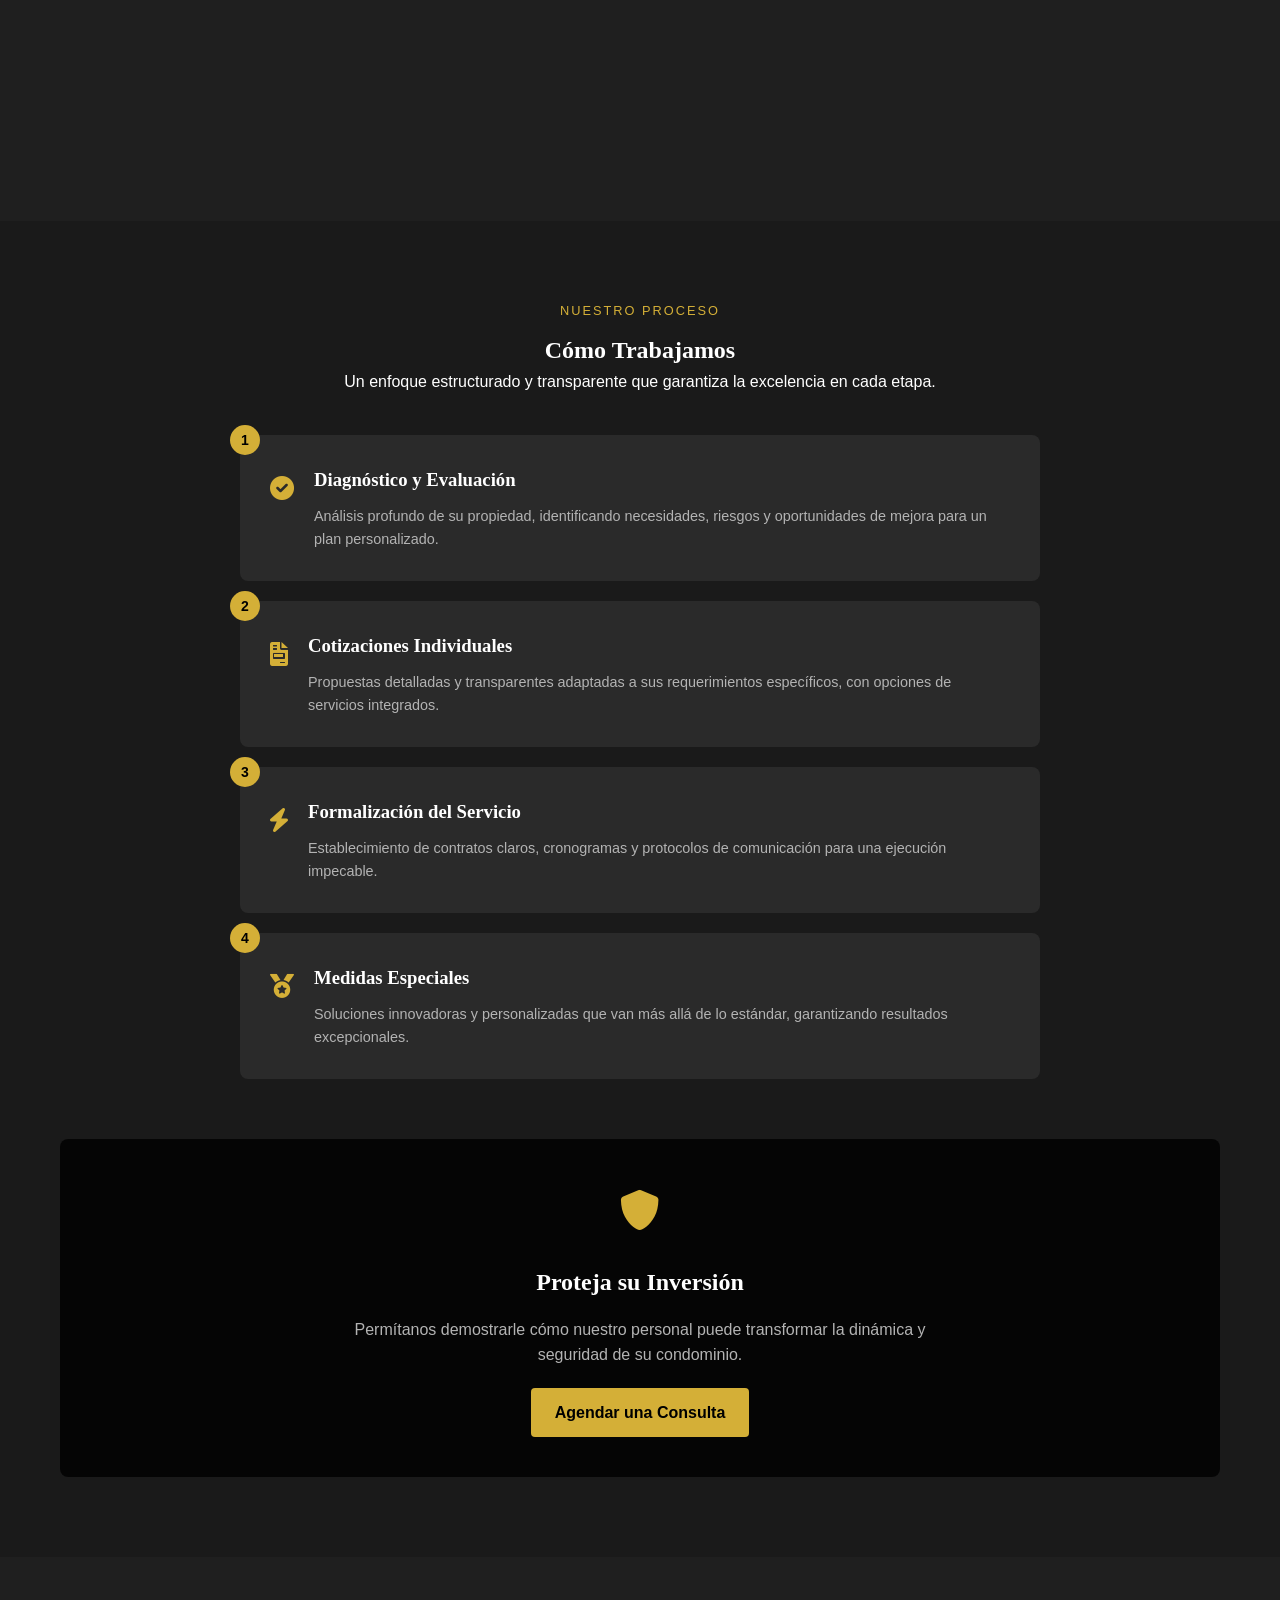
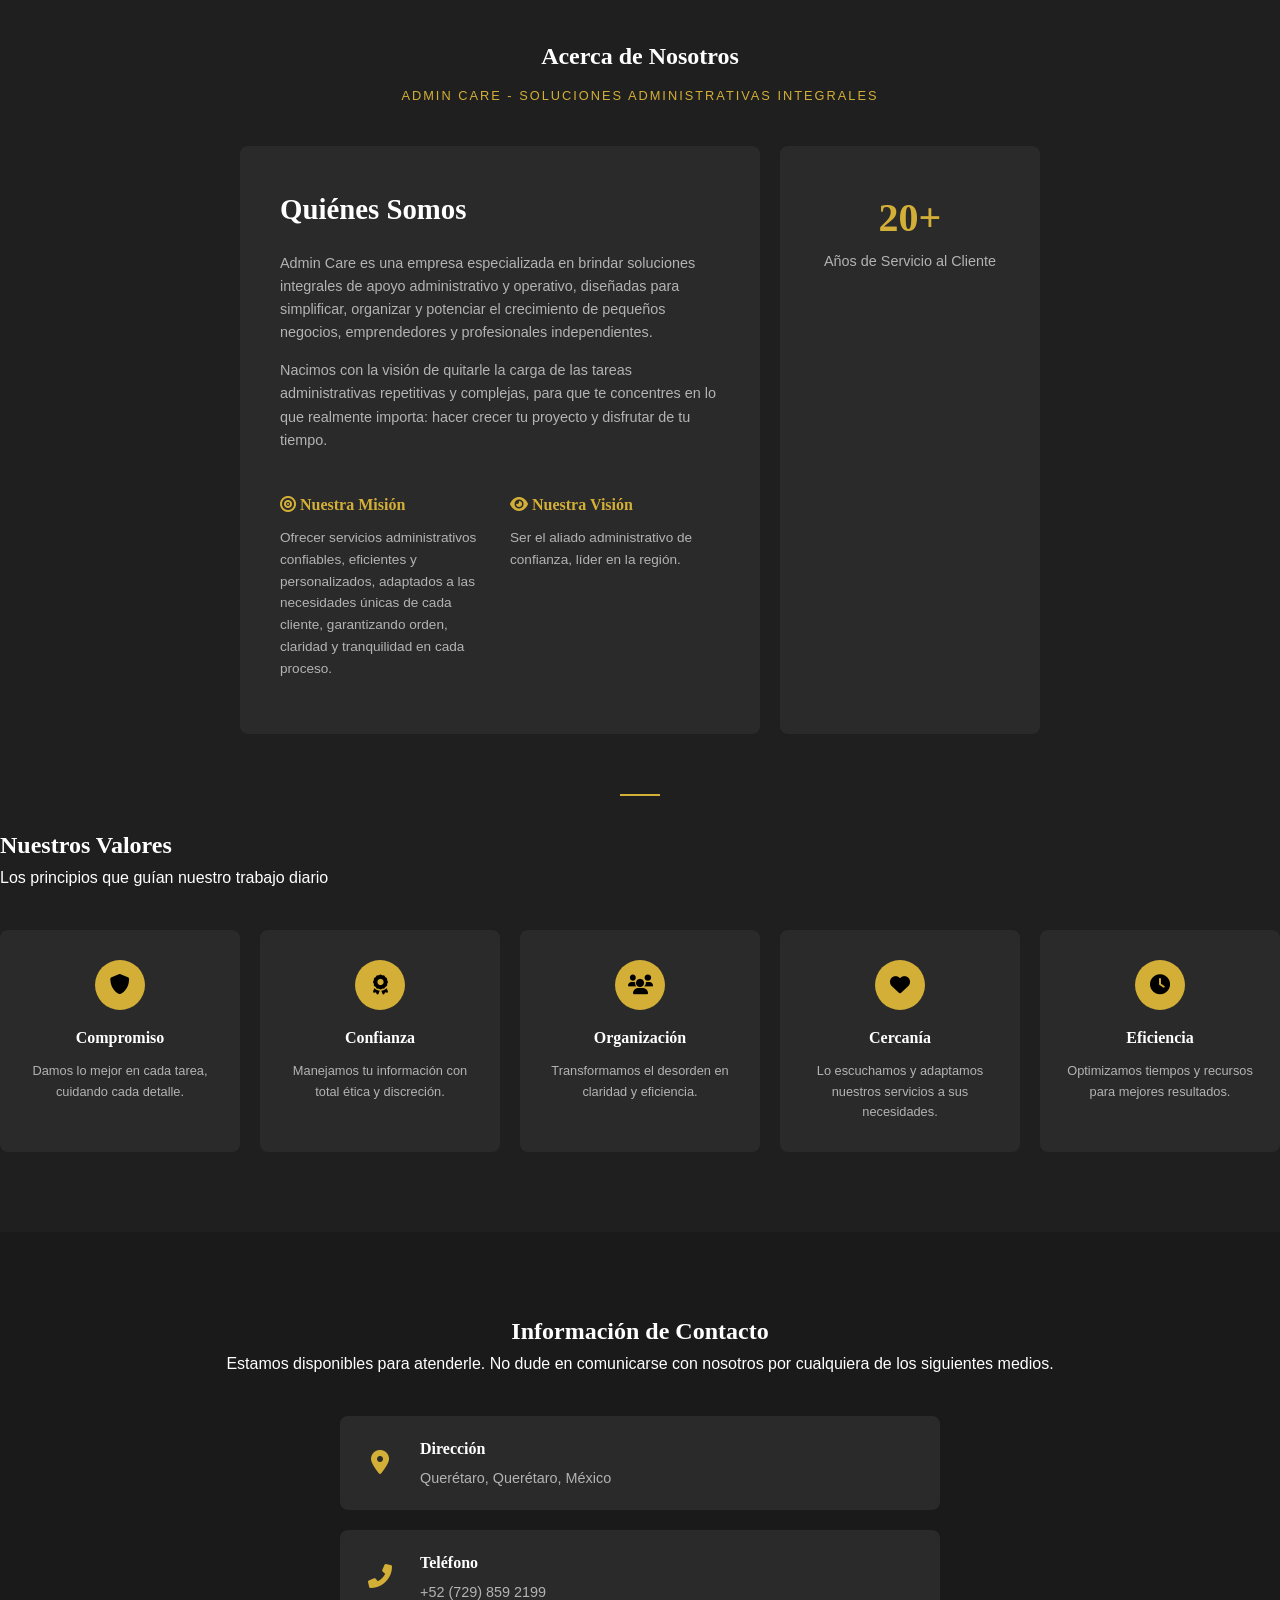
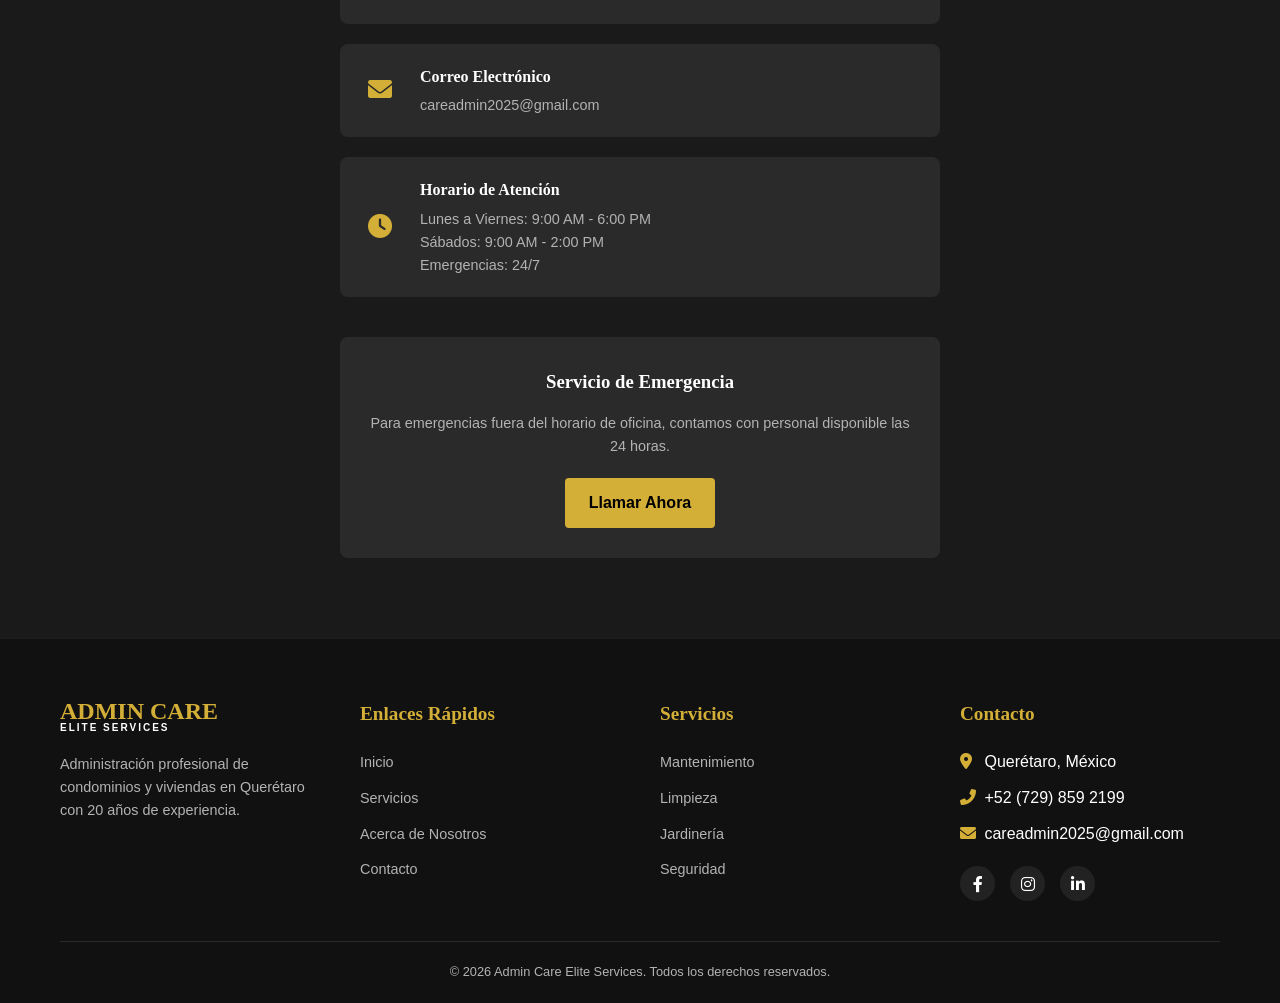
==== commit d1865fca: "Update index.html new image" ====
--- a/index.html
+++ b/index.html
@@ -9,7 +9,7 @@
     <!-- Open Graph SEO para Redes Sociales -->
     <meta property="og:title" content="Admin Care | Elite Services">
     <meta property="og:description" content="Tranquilidad Absoluta para su Patrimonio. Gestión condominal impecable.">
-    <meta property="og:image" content="https://images.unsplash.com/photo-1545324418-cc1a3fa10c00?ixlib=rb-4.0.3&auto=format&fit=crop&w=1200&q=80">
+    <meta property="og:image" content="images/1bknd.png">
     <meta property="og:url" content="URL_DE_TU_SITIO_AQUI">
     
     <link href="https://cdnjs.cloudflare.com/ajax/libs/font-awesome/6.0.0/css/all.min.css" rel="stylesheet">
@@ -103,10 +103,8 @@
             <div class="service-cards">
                 <!-- Servicio 1 -->
                 <div class="service-card">
-                    <div class="service-img-grid style-1">
-                        <div class="service-img" style="background-image: url('https://images.unsplash.com/photo-1576089172869-4f5f6f315620?ixlib=rb-4.0.3&auto=format&fit=crop&w=500&q=80')"></div>
-                        <div class="service-img" style="background-image: url('https://images.unsplash.com/photo-1582653211939-9eb06b9b392a?ixlib=rb-4.0.3&auto=format&fit=crop&w=500&q=80')"></div>
-                        <div class="service-img" style="background-image: url('https://images.unsplash.com/photo-1537233810141-8c4d5a9b9a4c?ixlib=rb-4.0.3&auto=format&fit=crop&w=500&q=80')"></div>
+                    <div class="service-img style-1" style="background-image: url('images/mtopool.png'> 
+
                     </div>
                     <div class="service-content">
                         <h3>Mantenimiento de Albercas</h3>
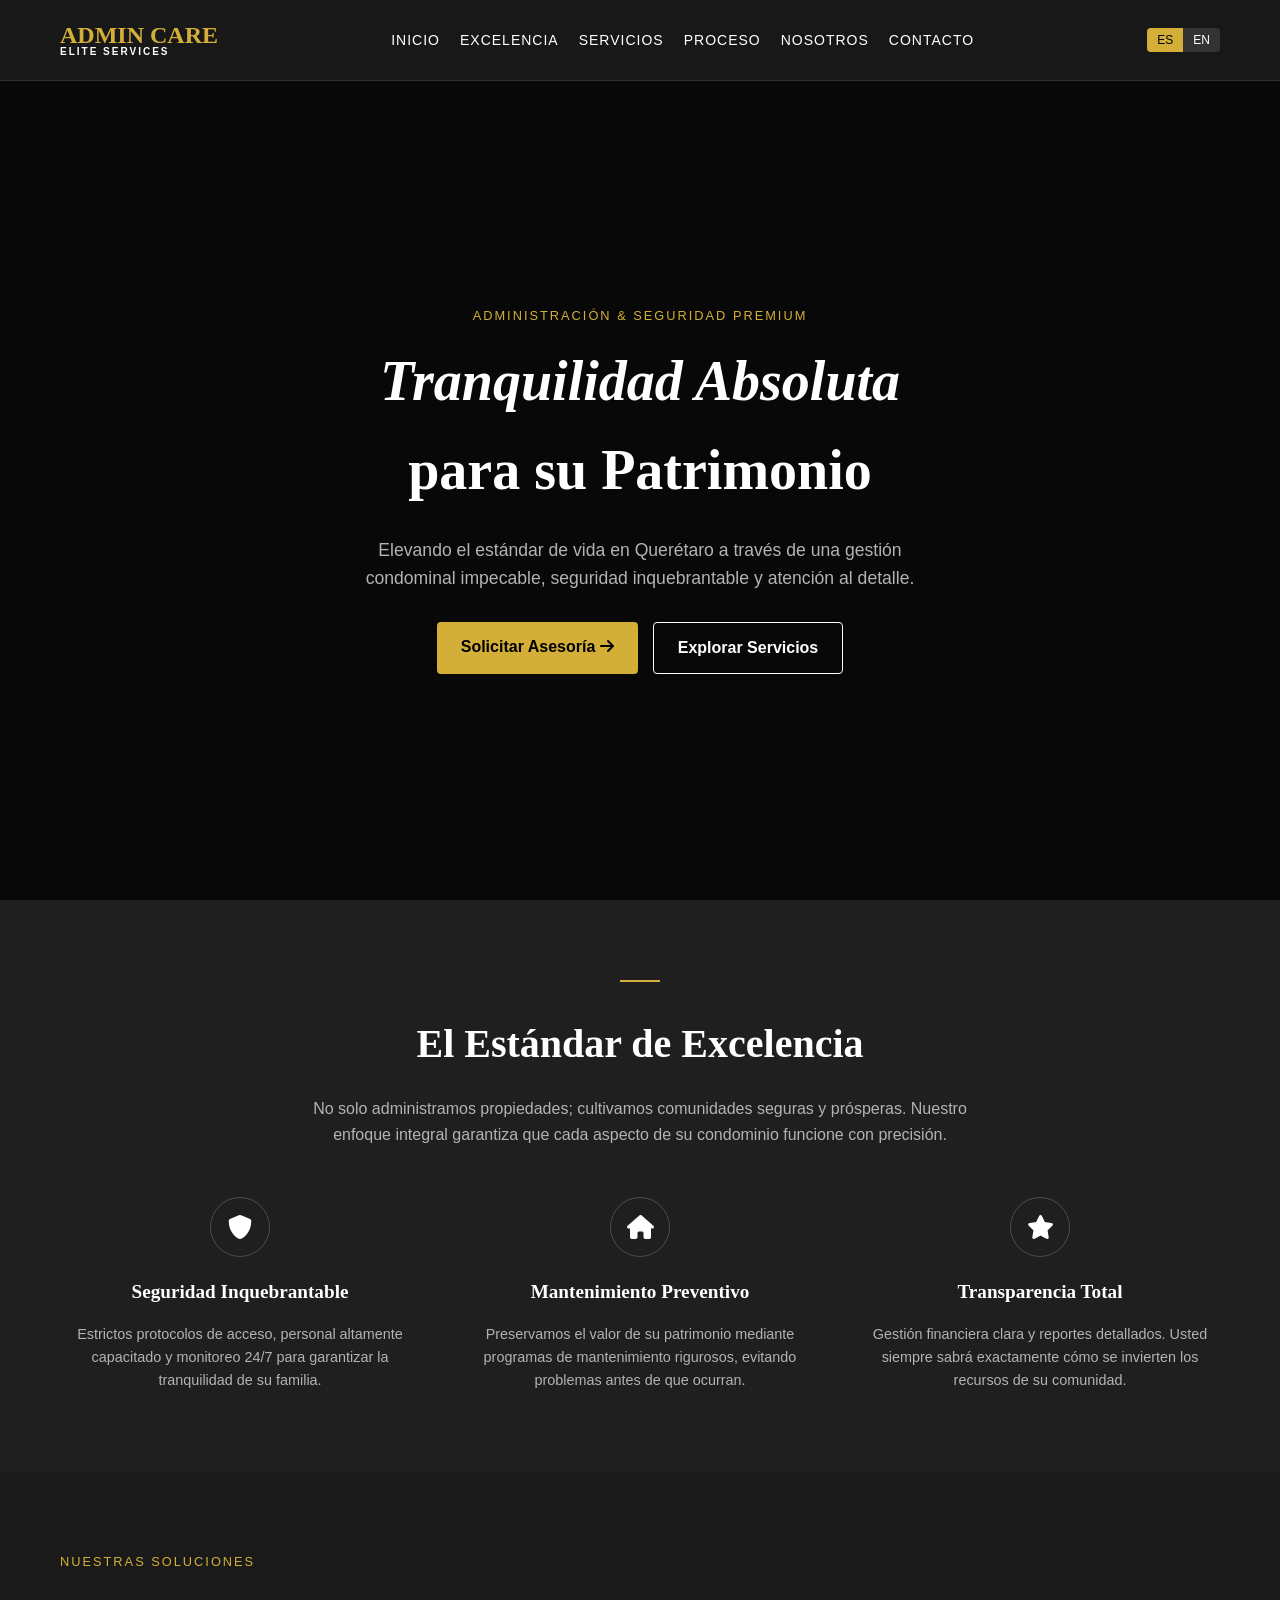
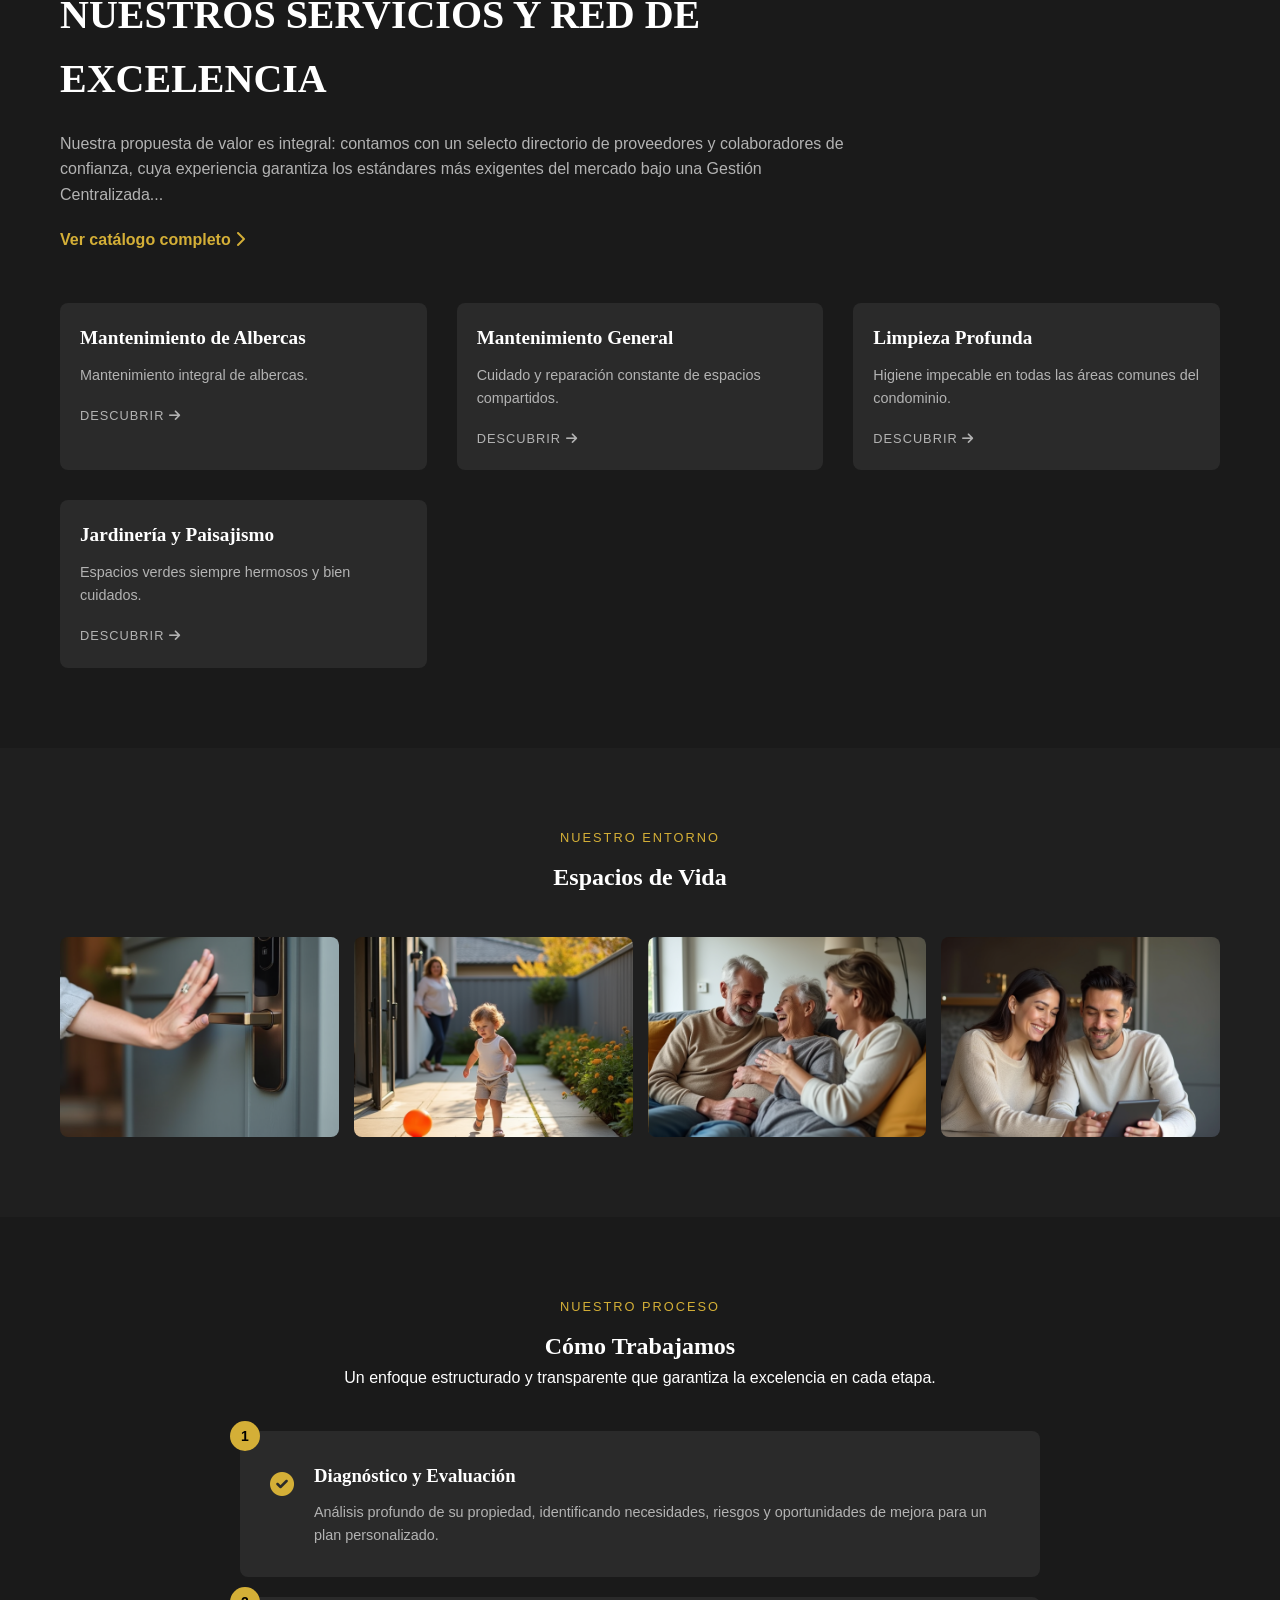
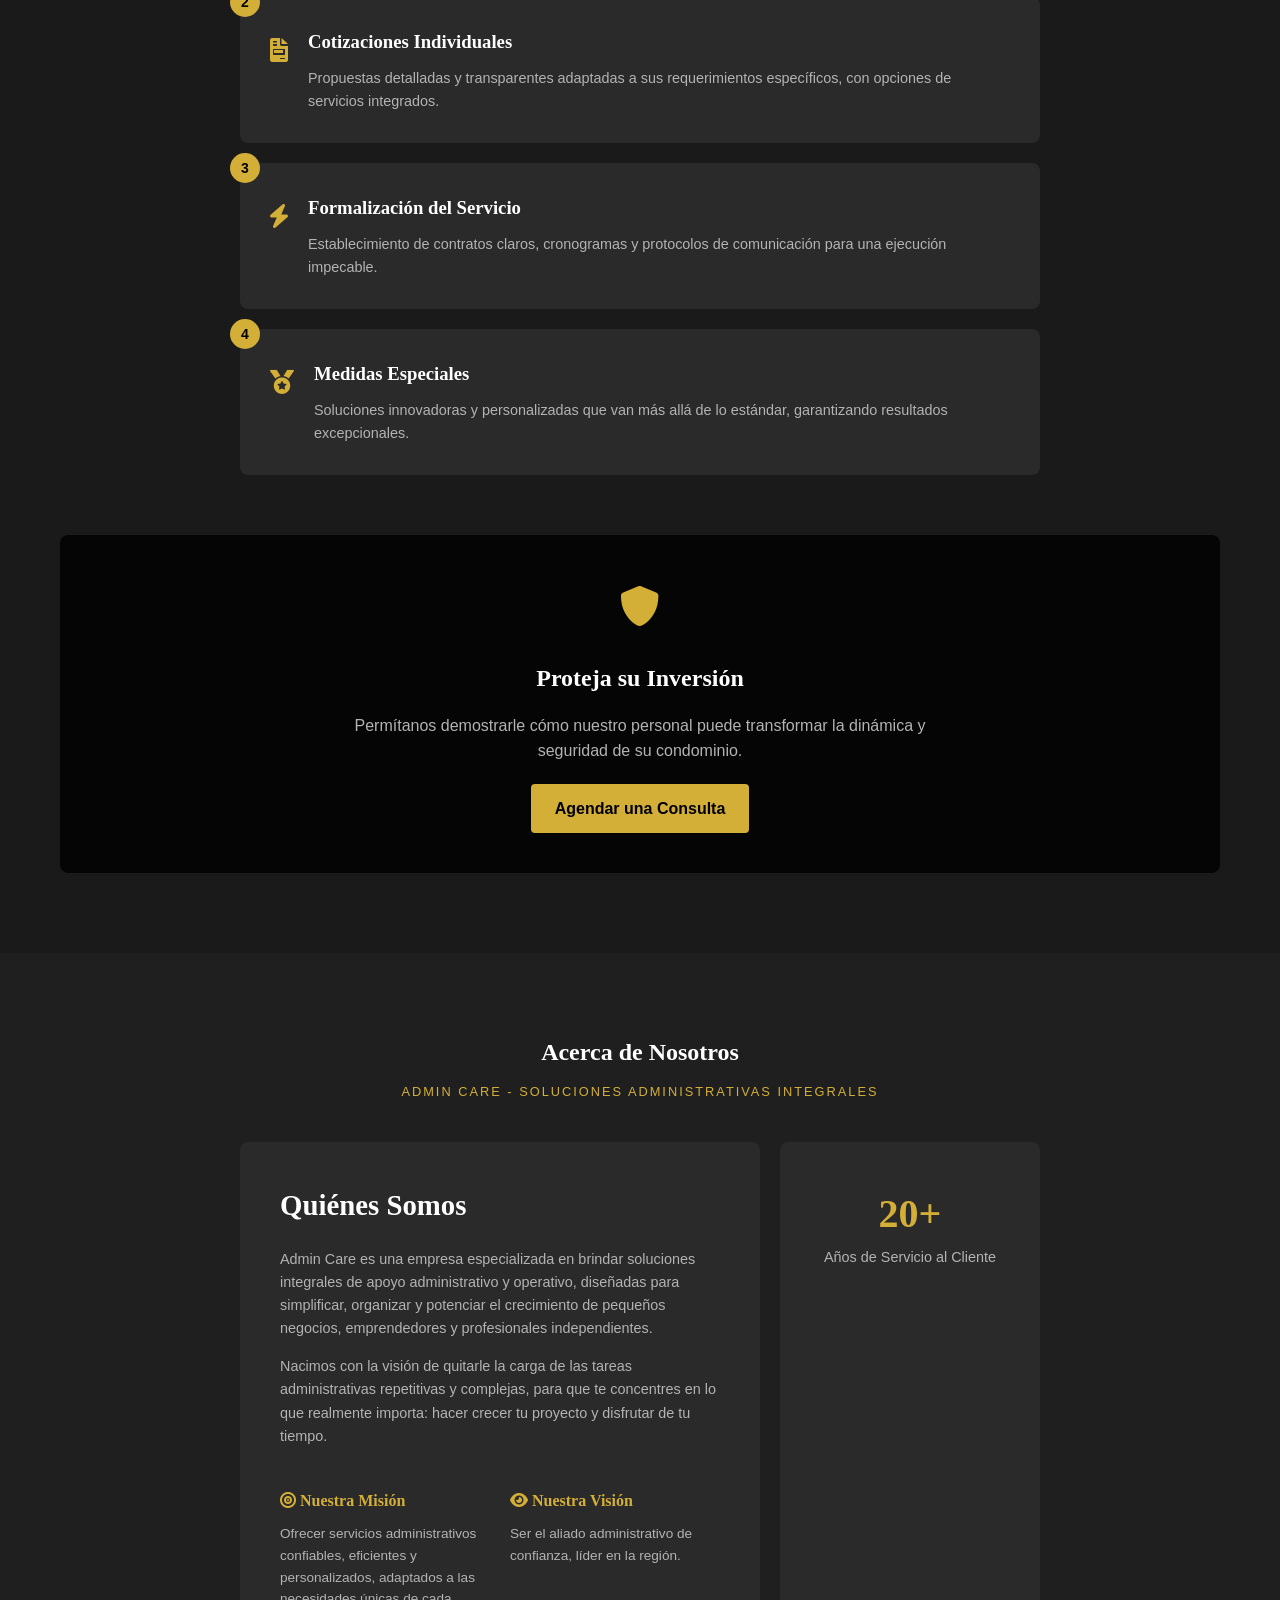
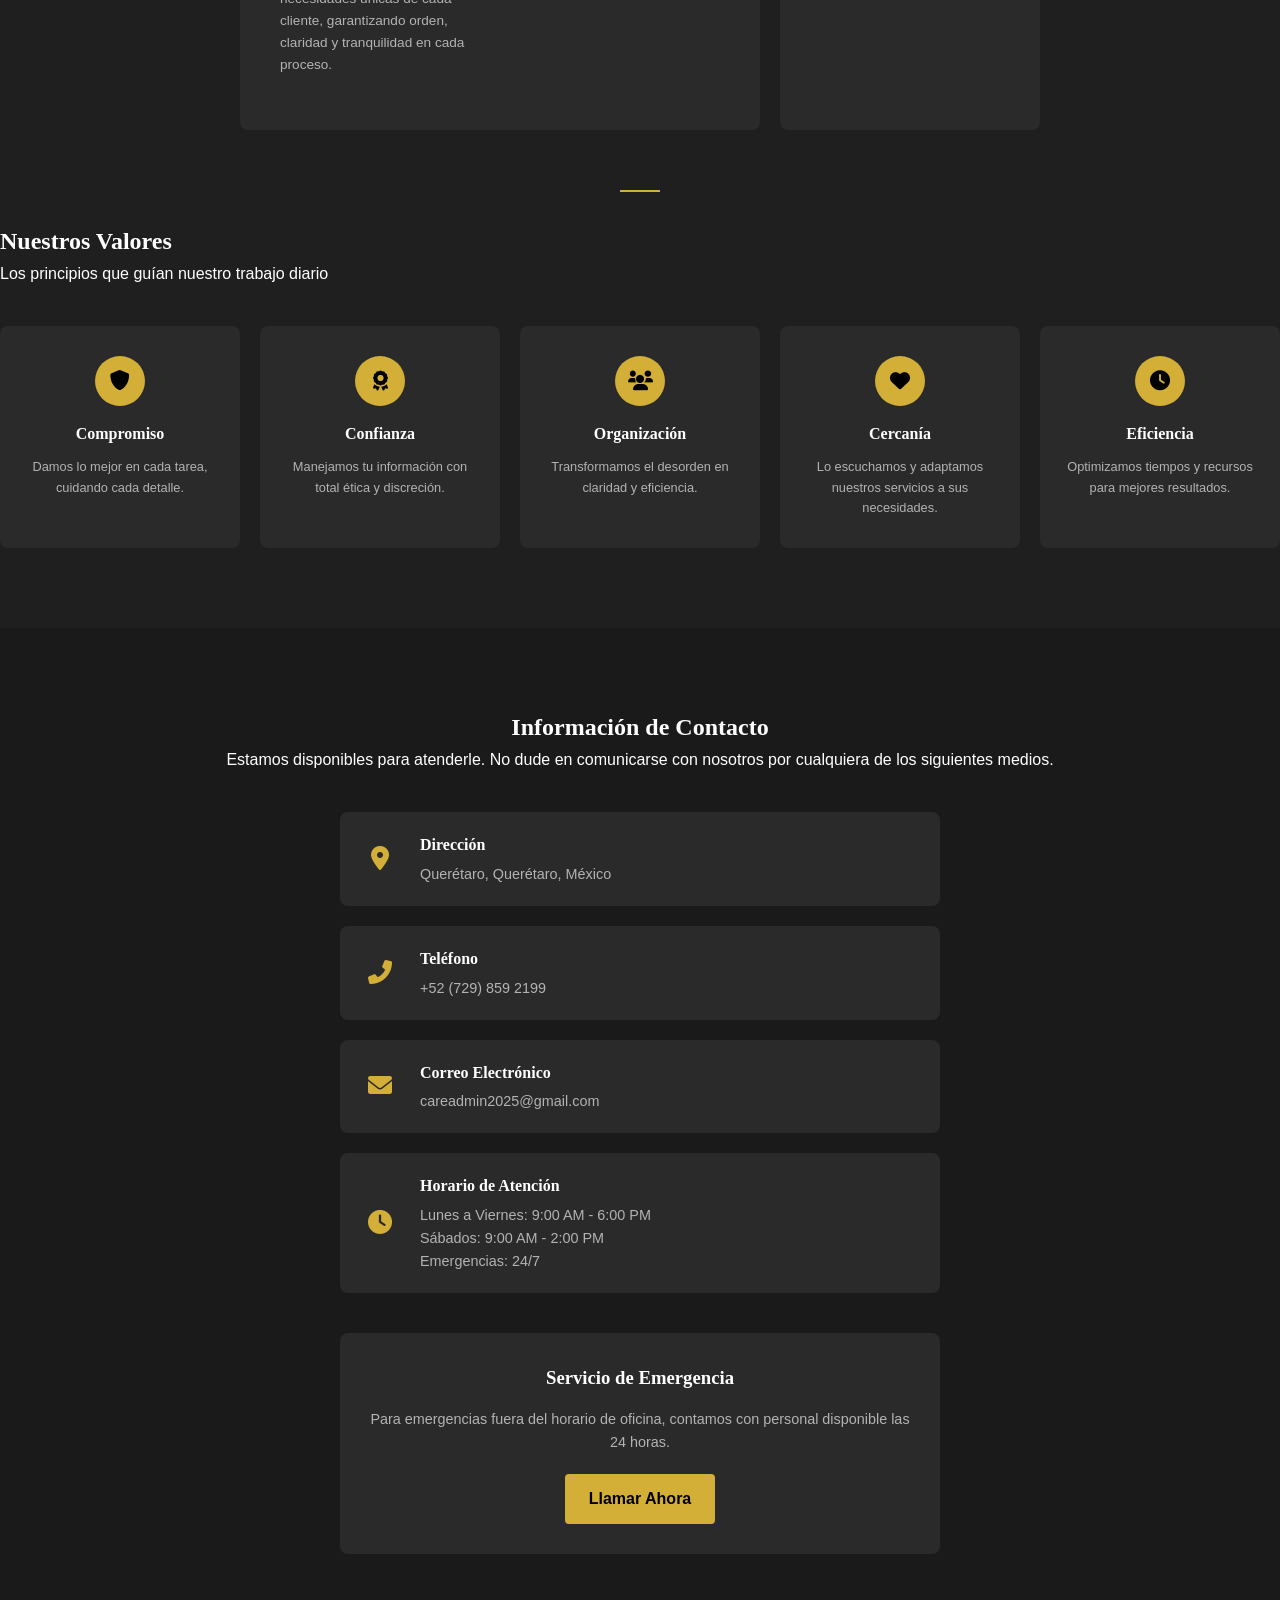
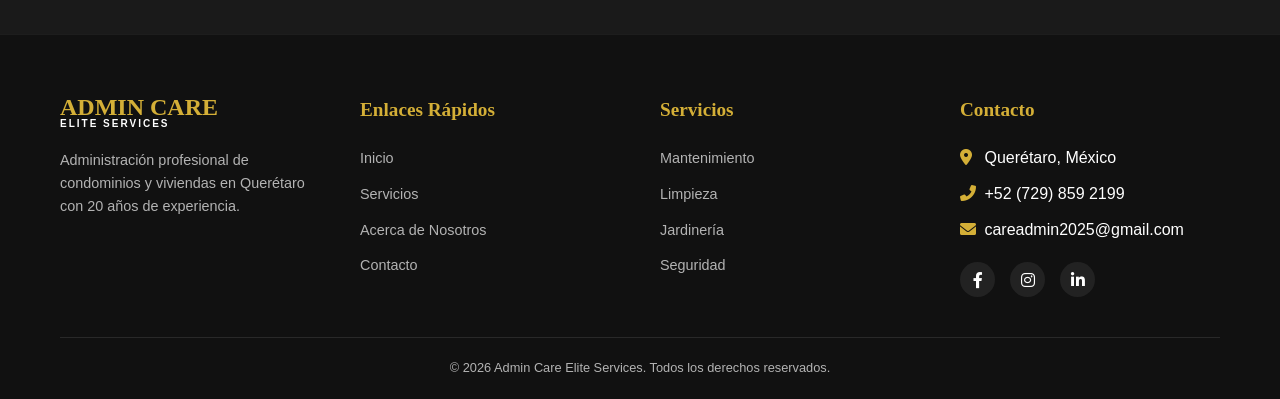
==== commit b235d7a8: "Update index.html Images  updates" ====
--- a/index.html
+++ b/index.html
@@ -10,7 +10,7 @@
     <meta property="og:title" content="Admin Care | Elite Services">
     <meta property="og:description" content="Tranquilidad Absoluta para su Patrimonio. Gestión condominal impecable.">
     <meta property="og:image" content="images/1bknd.png">
-    <meta property="og:url" content="URL_DE_TU_SITIO_AQUI">
+    <meta property="og:url" content="https://vercel.com/ellokomanche-2546s-projects/admin-care/GLAx3Kz4omDXhunAaDM6EjefiJ4C">
     
     <link href="https://cdnjs.cloudflare.com/ajax/libs/font-awesome/6.0.0/css/all.min.css" rel="stylesheet">
     <link rel="preconnect" href="https://fonts.googleapis.com">
@@ -103,9 +103,7 @@
             <div class="service-cards">
                 <!-- Servicio 1 -->
                 <div class="service-card">
-                    <div class="service-img style-1" style="background-image: url('images/mtopool.png'> 
-
-                    </div>
+                    <div class="service-img" style="background-image: url('images/2mtopool.png');"></div>
                     <div class="service-content">
                         <h3>Mantenimiento de Albercas</h3>
                         <p>Mantenimiento integral de albercas.</p>
@@ -115,12 +113,7 @@
 
                 <!-- Servicio 2 -->
                 <div class="service-card">
-                    <div class="service-img-grid">
-                        <div class="service-img" style="background-image: url('https://images.unsplash.com/photo-1581094794329-c8112a89af12?ixlib=rb-4.0.3&auto=format&fit=crop&w=500&q=80')"></div>
-                        <div class="service-img" style="background-image: url('https://images.unsplash.com/photo-1542013936693-884638332954?ixlib=rb-4.0.3&auto=format&fit=crop&w=500&q=80')"></div>
-                        <div class="service-img" style="background-image: url('https://images.unsplash.com/photo-1504328345606-18bbc8c9d7d1?ixlib=rb-4.0.3&auto=format&fit=crop&w=500&q=80')"></div>
-                        <div class="service-img" style="background-image: url('https://images.unsplash.com/photo-1517581177682-a085bb7ffb15?ixlib=rb-4.0.3&auto=format&fit=crop&w=500&q=80')"></div>
-                    </div>
+                    <div class="service-img" style="background-image: url('images/3mtogral.png');"></div>
                     <div class="service-content">
                         <h3>Mantenimiento General</h3>
                         <p>Cuidado y reparación constante de espacios compartidos.</p>
@@ -130,11 +123,7 @@
 
                 <!-- Servicio 3 -->
                 <div class="service-card">
-                    <div class="service-img-grid style-2">
-                        <div class="service-img" style="background-image: url('https://images.unsplash.com/photo-1527515637462-cff94eecc1ac?ixlib=rb-4.0.3&auto=format&fit=crop&w=500&q=80')"></div>
-                        <div class="service-img" style="background-image: url('https://images.unsplash.com/photo-1584622650111-993a426fbf0a?ixlib=rb-4.0.3&auto=format&fit=crop&w=500&q=80')"></div>
-                        <div class="service-img" style="background-image: url('https://images.unsplash.com/photo-1628177142898-93e46e52333b?ixlib=rb-4.0.3&auto=format&fit=crop&w=500&q=80')"></div>
-                    </div>
+                    <div class="service-img" style="background-image: url('images/4limpieza.png');"></div>
                     <div class="service-content">
                         <h3>Limpieza Profunda</h3>
                         <p>Higiene impecable en todas las áreas comunes del condominio.</p>
@@ -143,12 +132,7 @@
                 </div>
                  <!-- Servicio 4 -->
                  <div class="service-card">
-                    <div class="service-img-grid">
-                        <div class="service-img" style="background-image: url('https://images.unsplash.com/photo-1589923188900-85dae523342b?ixlib=rb-4.0.3&auto=format&fit=crop&w=500&q=80')"></div>
-                        <div class="service-img" style="background-image: url('https://images.unsplash.com/photo-1416879598555-22008fb92994?ixlib=rb-4.0.3&auto=format&fit=crop&w=500&q=80')"></div>
-                        <div class="service-img" style="background-image: url('https://images.unsplash.com/photo-1599839619722-39751411ea63?ixlib=rb-4.0.3&auto=format&fit=crop&w=500&q=80')"></div>
-                        <div class="service-img" style="background-image: url('https://images.unsplash.com/photo-1558904541-efa843a96f0f?ixlib=rb-4.0.3&auto=format&fit=crop&w=500&q=80')"></div>
-                    </div>
+                    <div class="service-img" style="background-image: url('images/5jardin.png');"></div>
                     <div class="service-content">
                         <h3>Jardinería y Paisajismo</h3>
                         <p>Espacios verdes siempre hermosos y bien cuidados.</p>
@@ -166,10 +150,10 @@
             <h2>Espacios de Vida</h2>
             
             <div class="gallery-grid">
-                <div class="gallery-item" style="background-image: url('https://images.unsplash.com/photo-1573497620053-ea5300f94f21?ixlib=rb-4.0.3&auto=format&fit=crop&w=500&q=80')"></div>
-                <div class="gallery-item" style="background-image: url('https://images.unsplash.com/photo-1602052793312-b99c2a92b5c7?ixlib=rb-4.0.3&auto=format&fit=crop&w=500&q=80')"></div>
-                <div class="gallery-item" style="background-image: url('https://images.unsplash.com/photo-1511895426328-dc8714191300?ixlib=rb-4.0.3&auto=format&fit=crop&w=500&q=80')"></div>
-                <div class="gallery-item" style="background-image: url('https://images.unsplash.com/photo-1558002038-1055907df827?ixlib=rb-4.0.3&auto=format&fit=crop&w=500&q=80')"></div>
+                <div class="gallery-item" style="background-image: url('images/6vidas.png');"></div>
+                <div class="gallery-item" style="background-image: url('images/7vidas.png');"></div>
+                <div class="gallery-item" style="background-image: url('images/8vidas.png');"></div>
+                <div class="gallery-item" style="background-image: url('images/9vidas.png');"></div>
             </div>
         </div>
     </section>
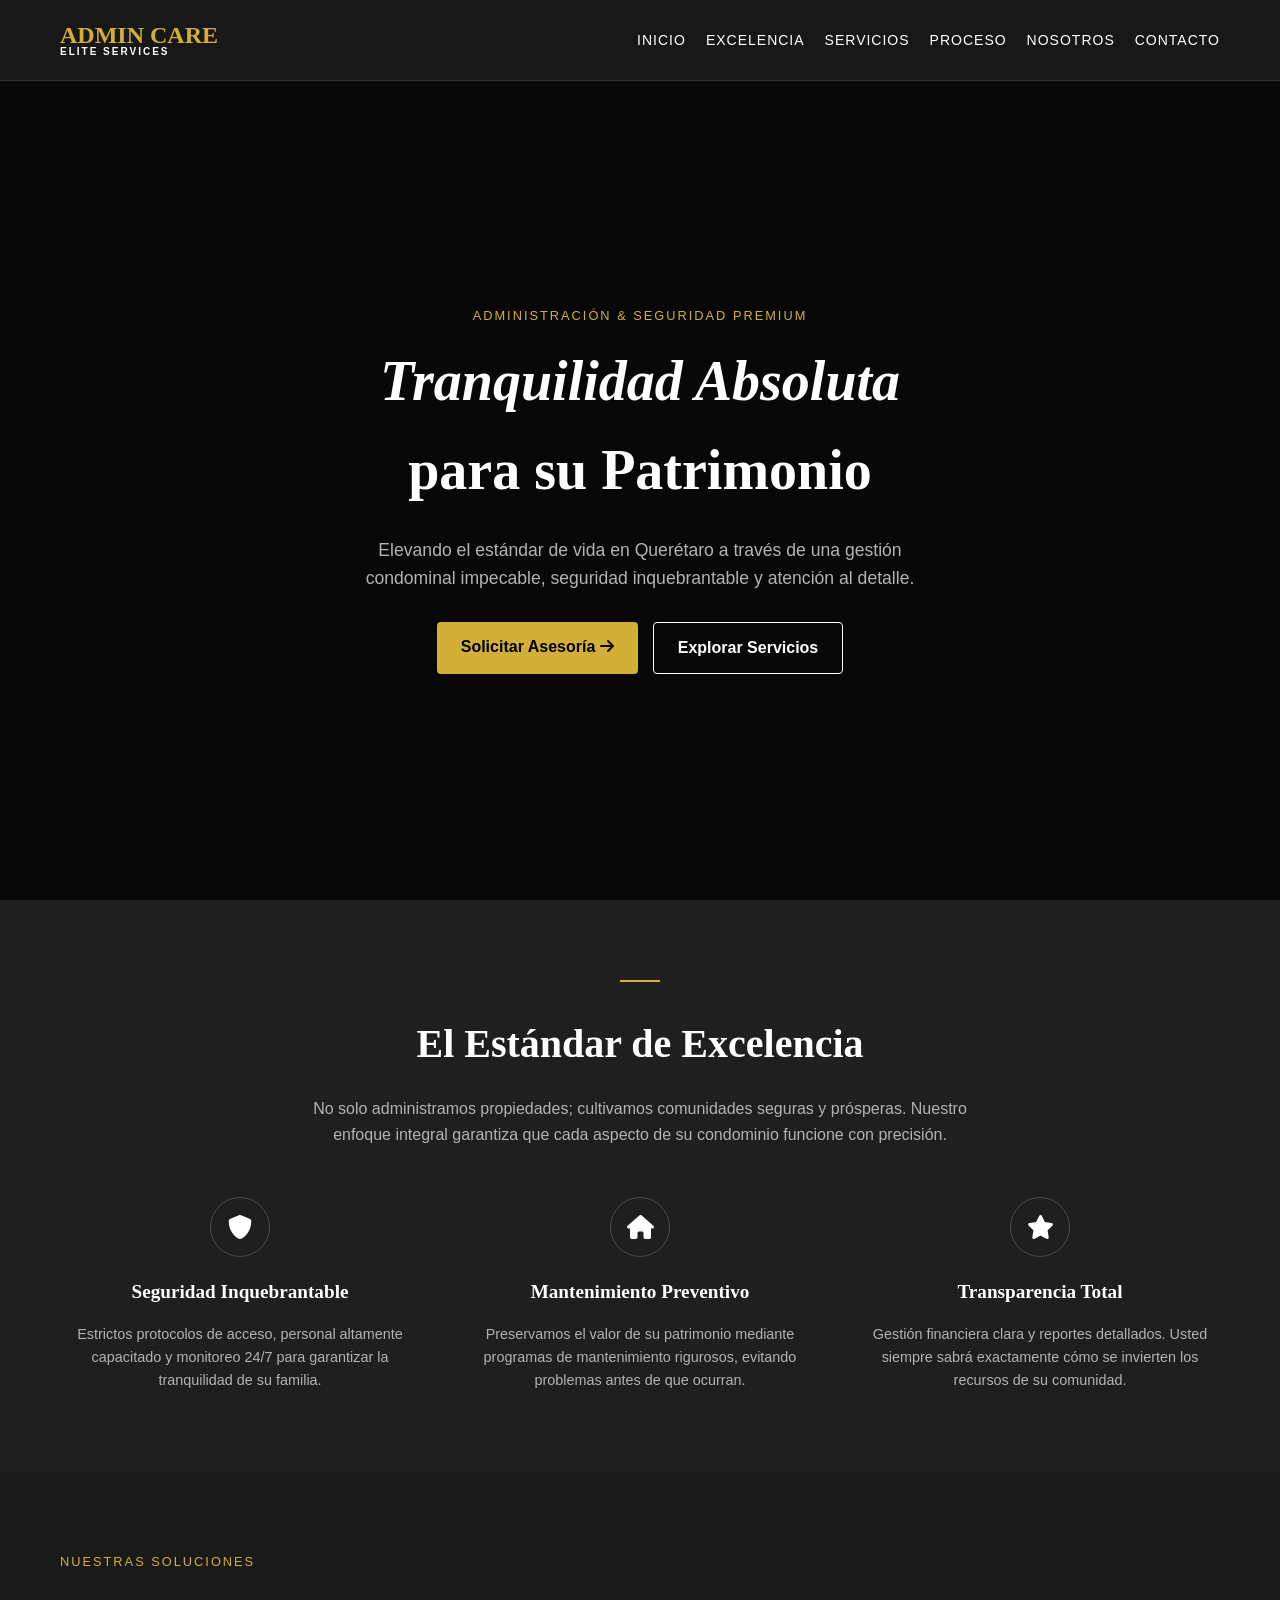
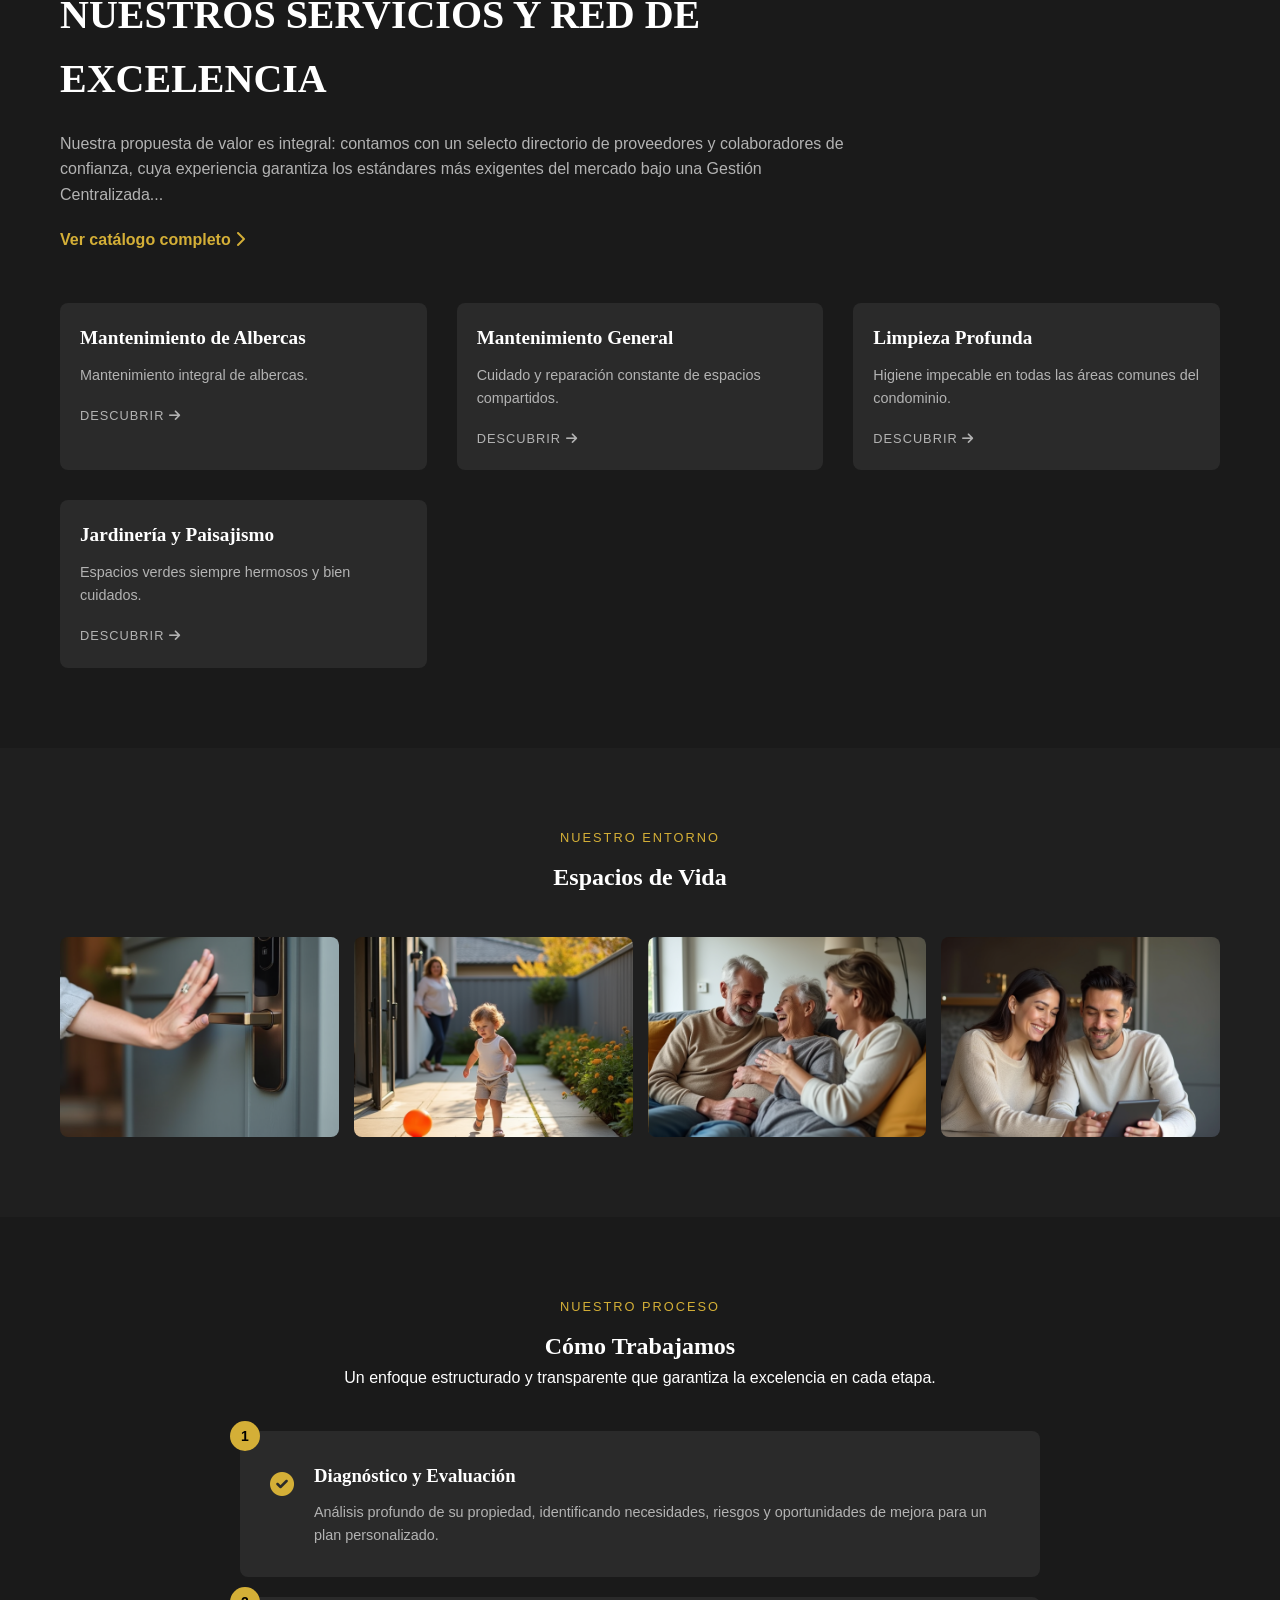
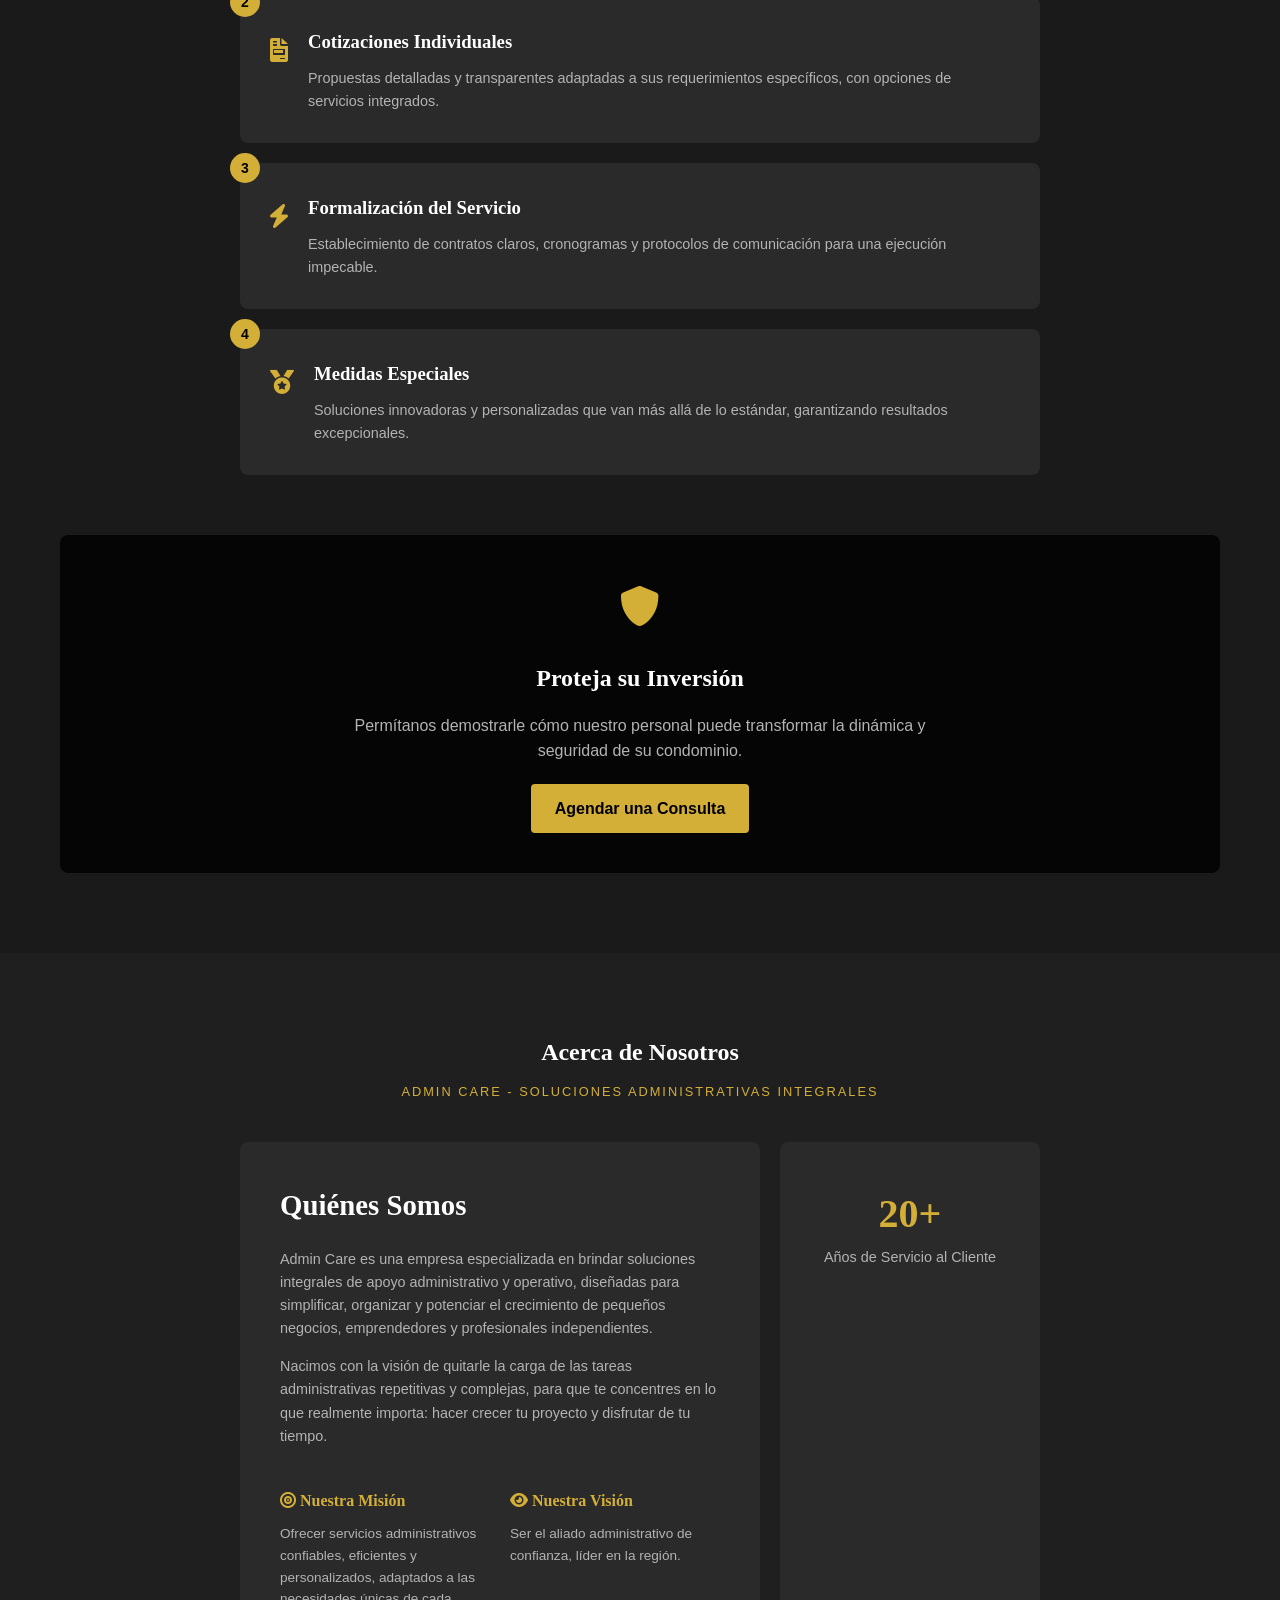
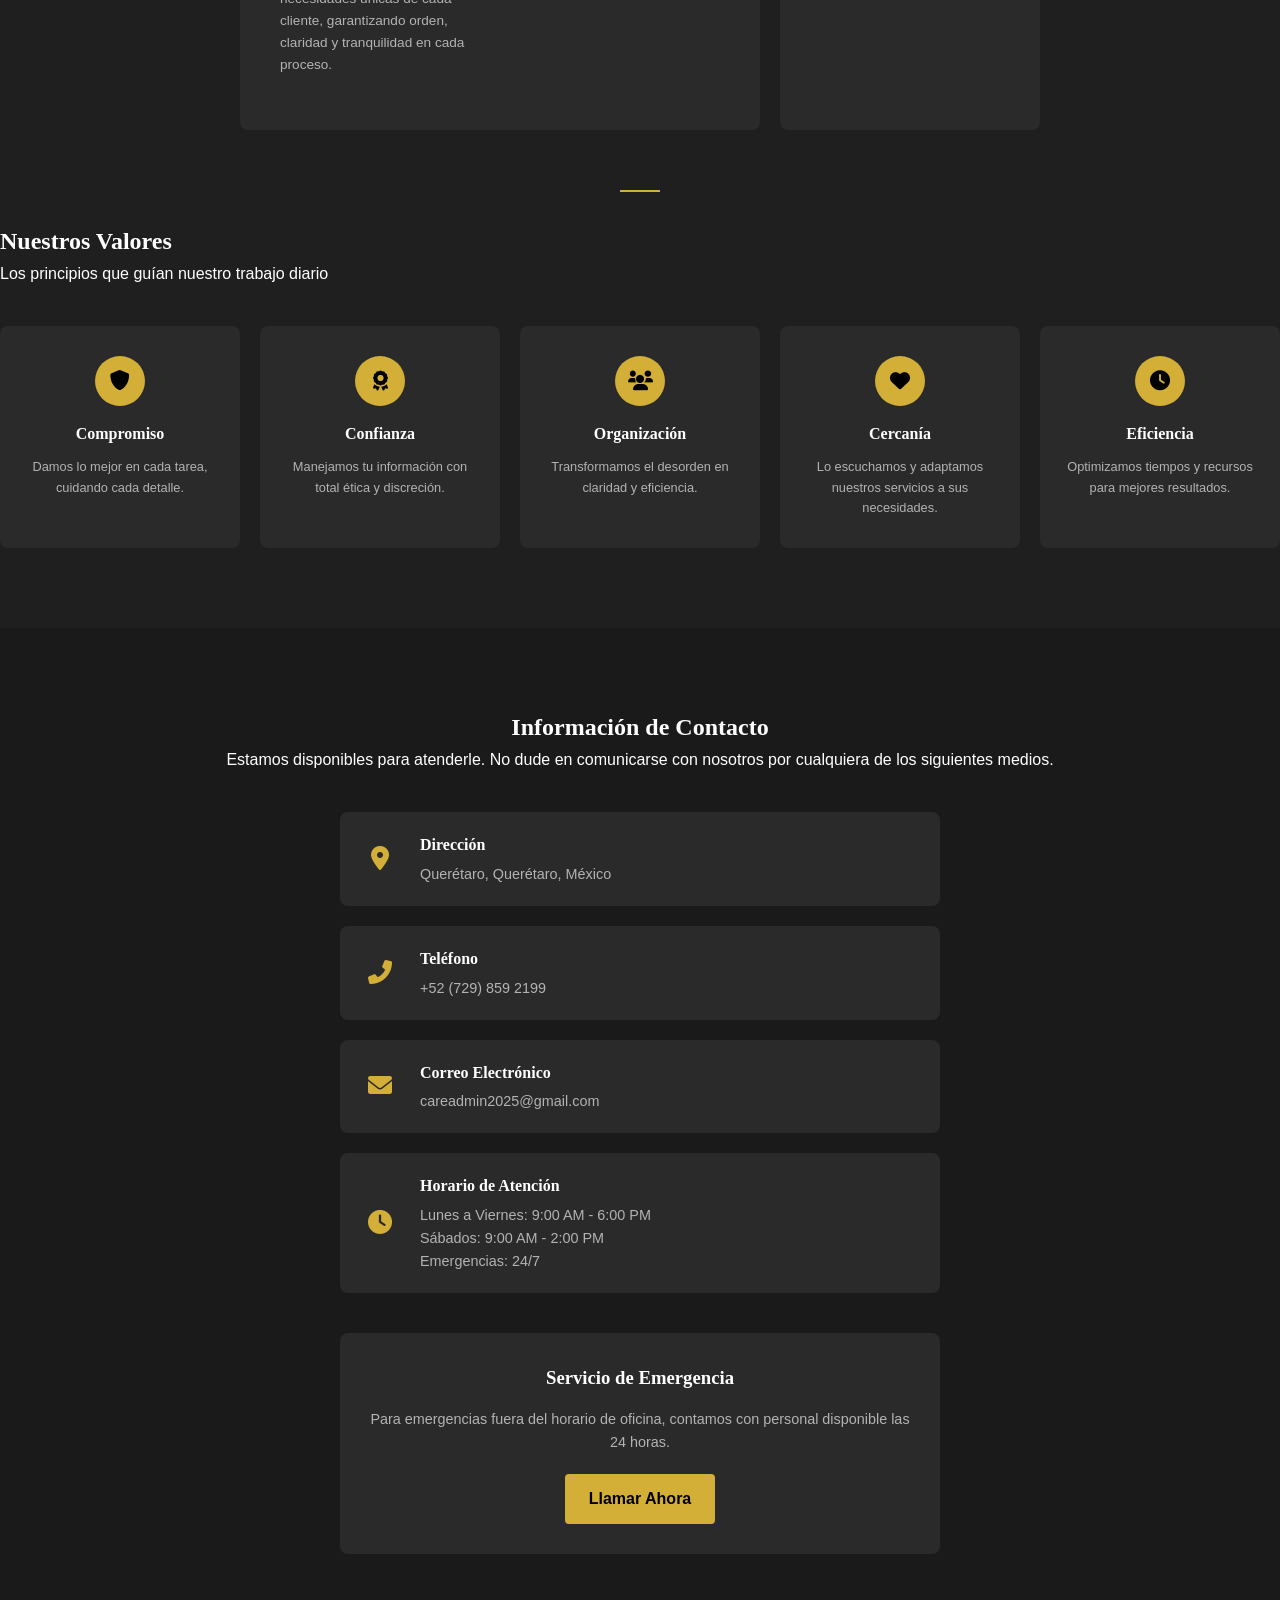
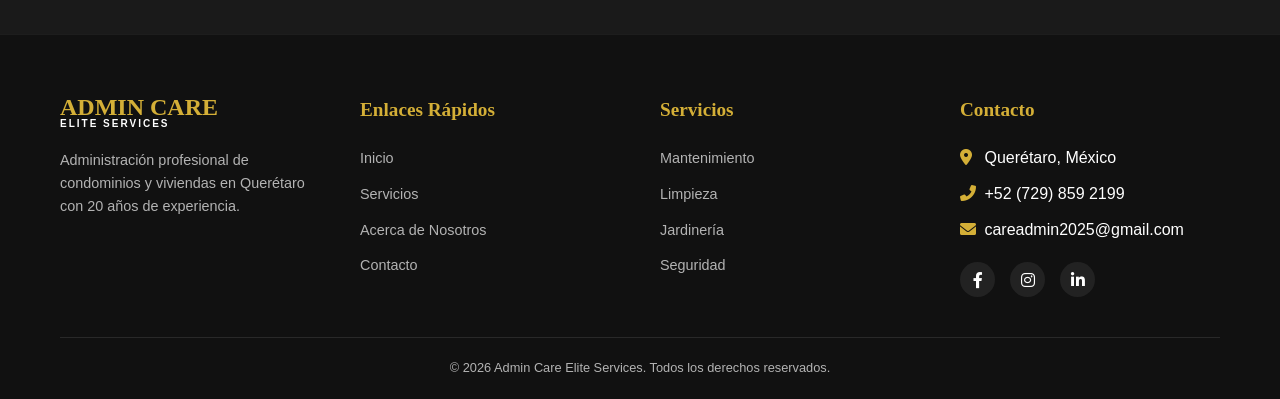
==== commit 0f70f6f6: "Update index.html Updated images" ====
--- a/index.html
+++ b/index.html
@@ -9,8 +9,8 @@
     <!-- Open Graph SEO para Redes Sociales -->
     <meta property="og:title" content="Admin Care | Elite Services">
     <meta property="og:description" content="Tranquilidad Absoluta para su Patrimonio. Gestión condominal impecable.">
-    <meta property="og:image" content="images/1bknd.png">
-    <meta property="og:url" content="https://vercel.com/ellokomanche-2546s-projects/admin-care/GLAx3Kz4omDXhunAaDM6EjefiJ4C">
+    <meta property="og:image" content="images/1bkgnd.png">
+    <meta property="og:url" content="https://admin-care-ivory.vercel.app/">
     
     <link href="https://cdnjs.cloudflare.com/ajax/libs/font-awesome/6.0.0/css/all.min.css" rel="stylesheet">
     <link rel="preconnect" href="https://fonts.googleapis.com">
@@ -38,11 +38,6 @@
                 <a href="#nosotros">Nosotros</a>
                 <a href="#contacto">Contacto</a>
             </nav>
-            
-            <div class="lang-switch">
-                <button class="active">ES</button>
-                <button>EN</button>
-            </div>
             
             <button class="menu-toggle" onclick="toggleMenu()">
                 <i class="fas fa-bars"></i>
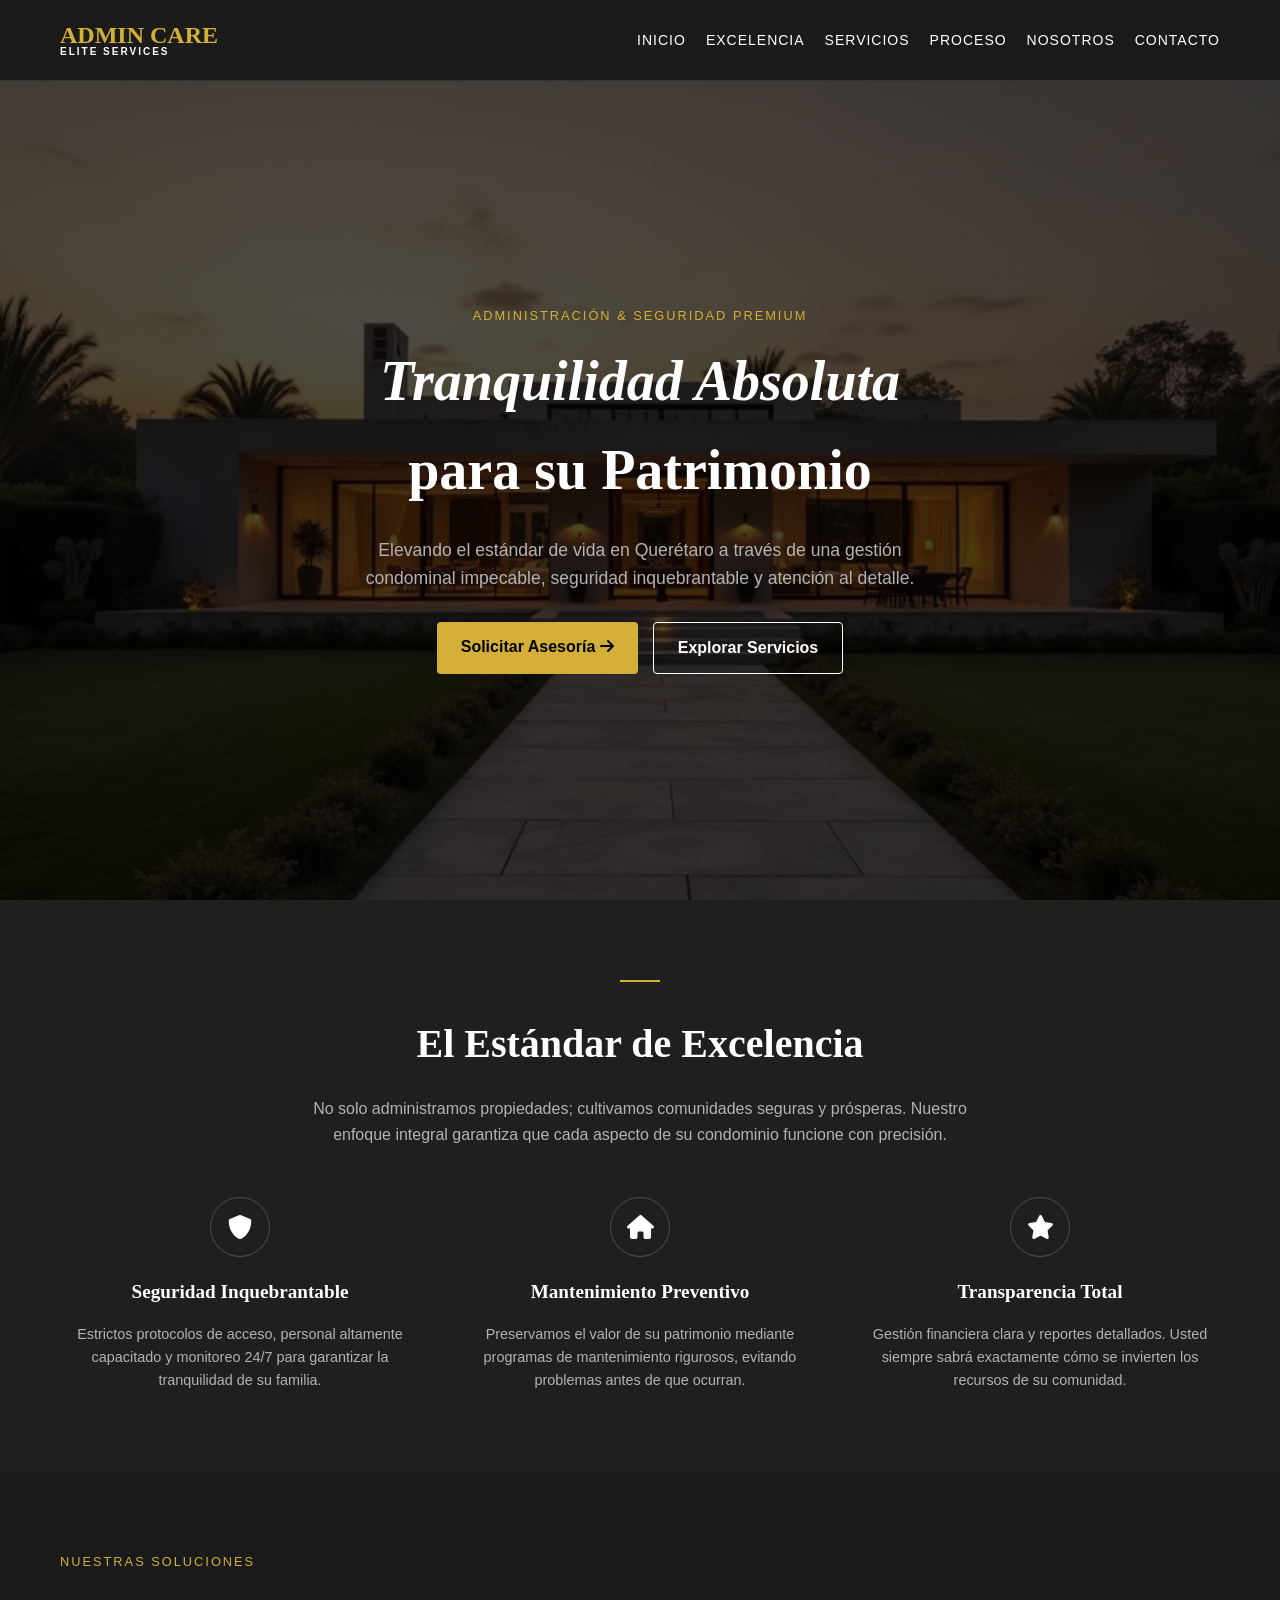
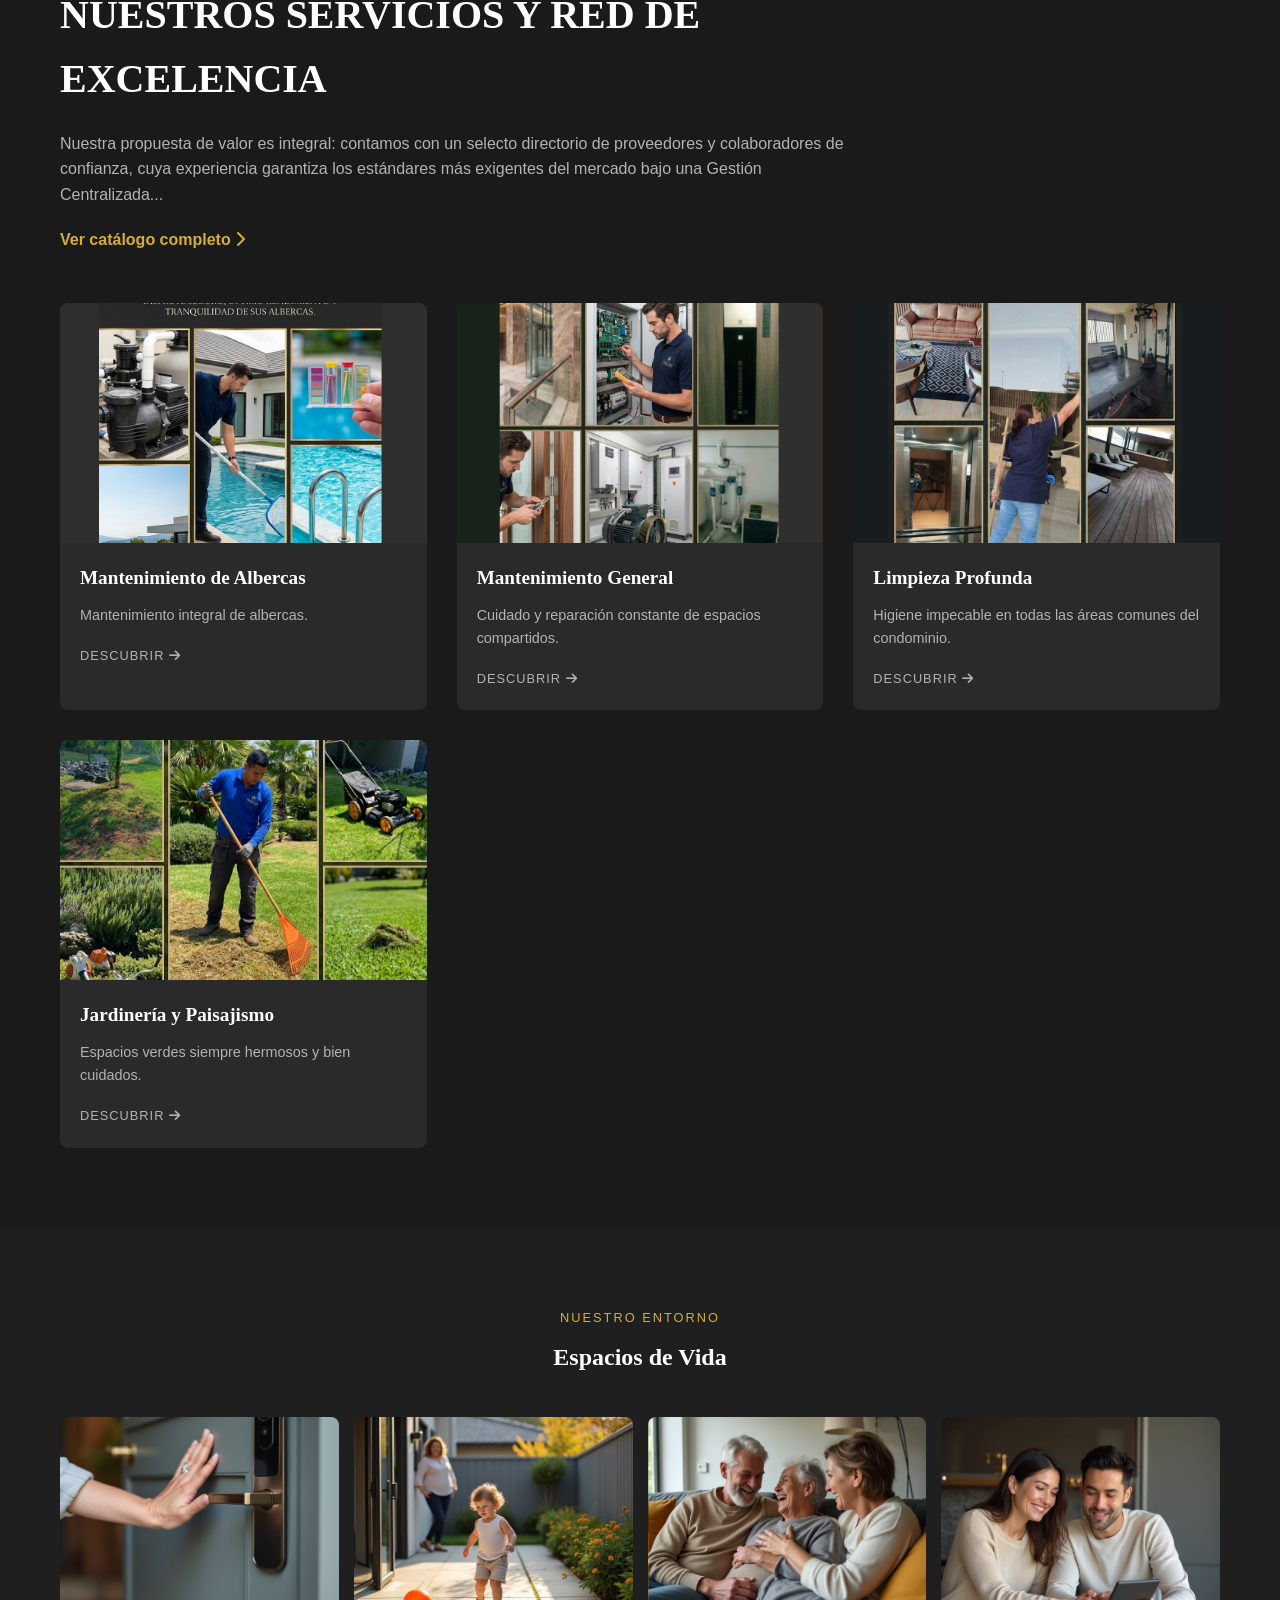
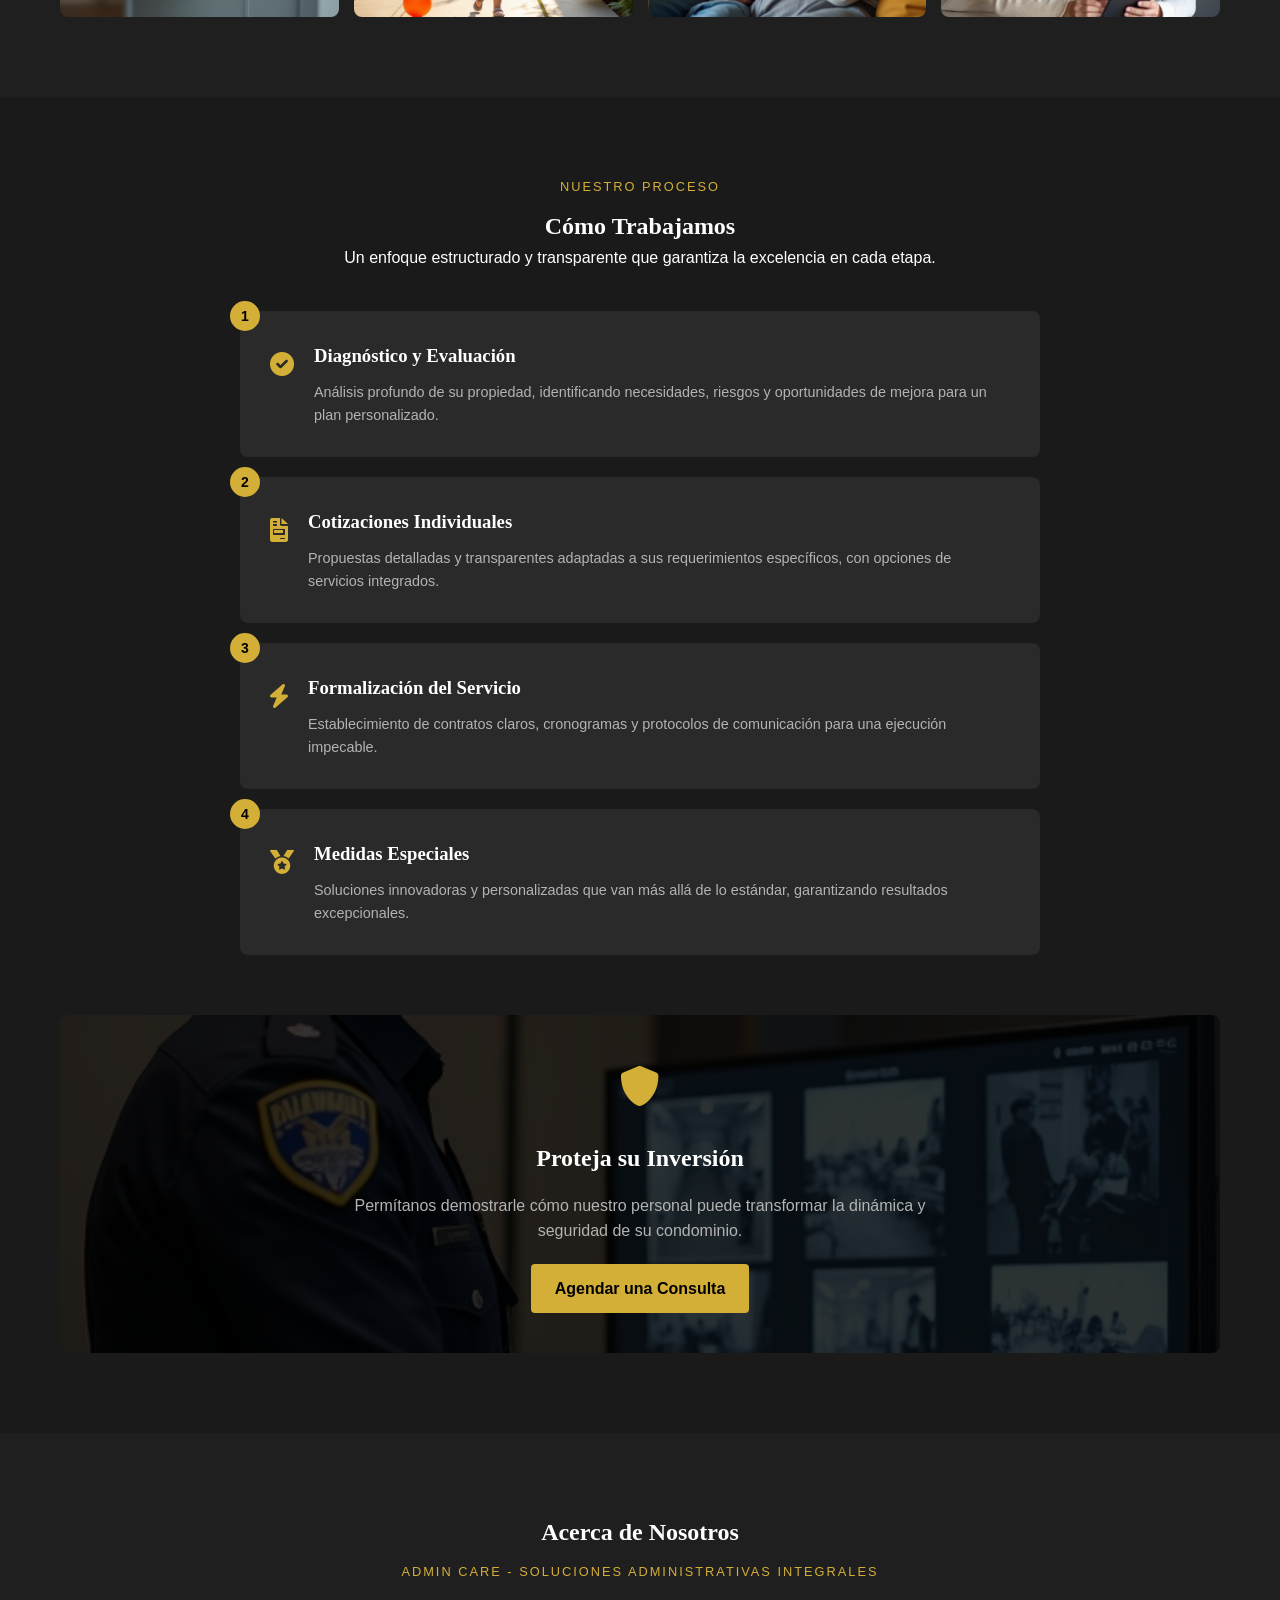
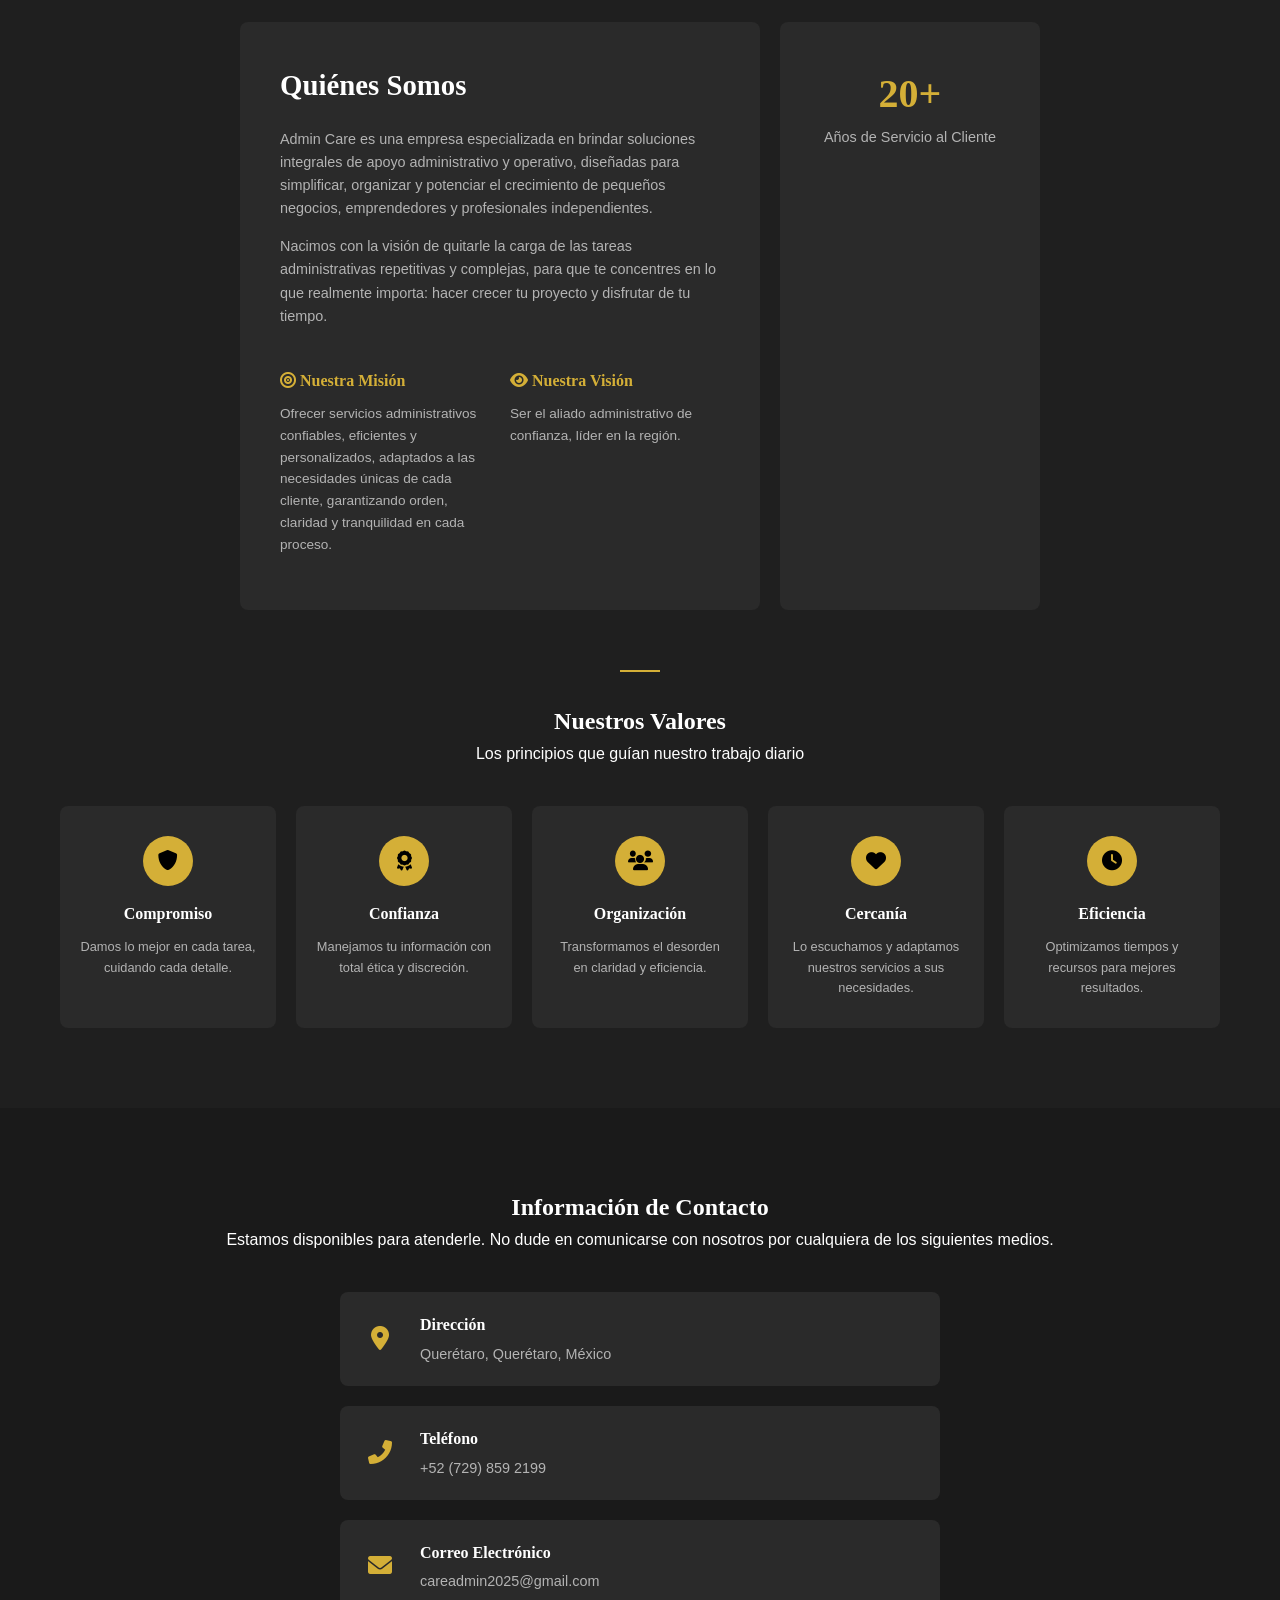
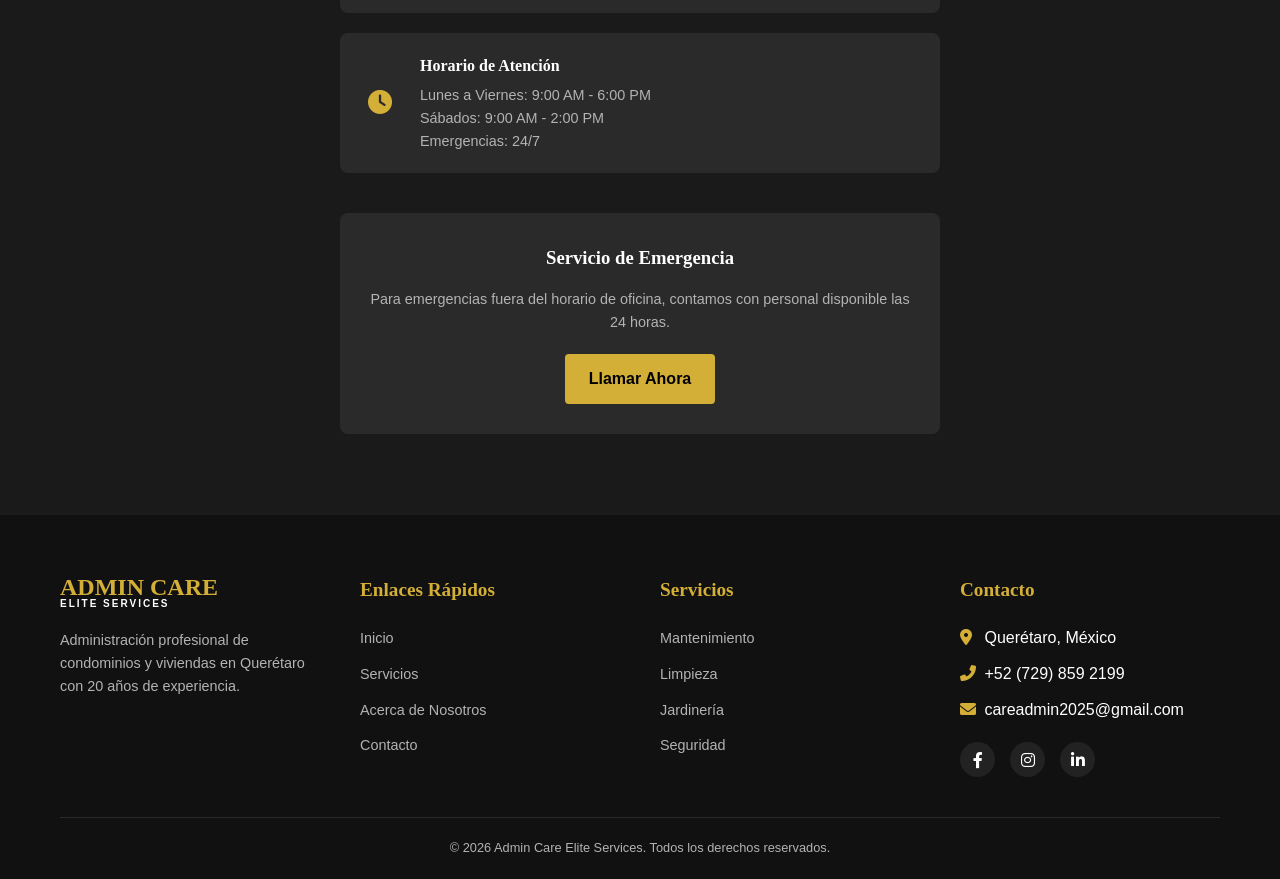
==== commit 2694fcff: "Update index.html final update" ====
--- a/index.html
+++ b/index.html
@@ -9,7 +9,7 @@
     <!-- Open Graph SEO para Redes Sociales -->
     <meta property="og:title" content="Admin Care | Elite Services">
     <meta property="og:description" content="Tranquilidad Absoluta para su Patrimonio. Gestión condominal impecable.">
-    <meta property="og:image" content="images/1bkgnd.png">
+    <meta property="og:image" content="https://admincare.com/images/1bknd.png">
     <meta property="og:url" content="https://admin-care-ivory.vercel.app/">
     
     <link href="https://cdnjs.cloudflare.com/ajax/libs/font-awesome/6.0.0/css/all.min.css" rel="stylesheet">
@@ -39,6 +39,8 @@
                 <a href="#contacto">Contacto</a>
             </nav>
             
+            </div>
+            
             <button class="menu-toggle" onclick="toggleMenu()">
                 <i class="fas fa-bars"></i>
             </button>
@@ -98,7 +100,7 @@
             <div class="service-cards">
                 <!-- Servicio 1 -->
                 <div class="service-card">
-                    <div class="service-img" style="background-image: url('images/2mtopool.png');"></div>
+                    <div class="service-img" style="background-image: url('images/2mtopool.png'); min-height: 240px; background-size: cover; background-position: center; width: 100%;"></div>
                     <div class="service-content">
                         <h3>Mantenimiento de Albercas</h3>
                         <p>Mantenimiento integral de albercas.</p>
@@ -108,7 +110,7 @@
 
                 <!-- Servicio 2 -->
                 <div class="service-card">
-                    <div class="service-img" style="background-image: url('images/3mtogral.png');"></div>
+                    <div class="service-img" style="background-image: url('images/3mtogral.png'); min-height: 240px; background-size: cover; background-position: center; width: 100%;"></div>
                     <div class="service-content">
                         <h3>Mantenimiento General</h3>
                         <p>Cuidado y reparación constante de espacios compartidos.</p>
@@ -118,16 +120,17 @@
 
                 <!-- Servicio 3 -->
                 <div class="service-card">
-                    <div class="service-img" style="background-image: url('images/4limpieza.png');"></div>
+                    <div class="service-img" style="background-image: url('images/4limpieza.png'); min-height: 240px; background-size: cover; background-position: center; width: 100%;"></div>
                     <div class="service-content">
                         <h3>Limpieza Profunda</h3>
                         <p>Higiene impecable en todas las áreas comunes del condominio.</p>
                         <a href="#">Descubrir <i class="fas fa-arrow-right"></i></a>
                     </div>
                 </div>
-                 <!-- Servicio 4 -->
+                 
+                <!-- Servicio 4 -->
                  <div class="service-card">
-                    <div class="service-img" style="background-image: url('images/5jardin.png');"></div>
+                    <div class="service-img" style="background-image: url('images/5jardin.png'); min-height: 240px; background-size: cover; background-position: center; width: 100%;"></div>
                     <div class="service-content">
                         <h3>Jardinería y Paisajismo</h3>
                         <p>Espacios verdes siempre hermosos y bien cuidados.</p>
@@ -238,8 +241,6 @@
                         <div class="stat-num">20+</div>
                         <div class="stat-text">Años de Servicio al Cliente</div>
                     </div>
-
-                    </div>
                 </div>
             </div>
             
--- a/css/styles.css
+++ b/css/styles.css
@@ -151,7 +151,8 @@
 /* --- Hero Section --- */
 .hero {
     height: 100vh;
-    background: linear-gradient(rgba(0, 0, 0, 0.7), rgba(0, 0, 0, 0.7)), url('https://images.unsplash.com/photo-1545324418-cc1a3fa10c00?ixlib=rb-4.0.3&auto=format&fit=crop&w=1920&q=80') center/cover;
+    /* RUTA CORREGIDA AQUÍ */
+    background: linear-gradient(rgba(0, 0, 0, 0.7), rgba(0, 0, 0, 0.7)), url('../images/1bkgnd.png') center/cover;
     display: flex;
     align-items: center;
     text-align: center;
@@ -347,7 +348,8 @@
     text-align: center;
     margin-top: 60px;
     padding: 40px;
-    background: linear-gradient(rgba(0,0,0,0.8), rgba(0,0,0,0.8)), url('https://images.unsplash.com/photo-1545324418-cc1a3fa10c00?ixlib=rb-4.0.3&auto=format&fit=crop&w=1200&q=80') center/cover;
+    /* RUTA CORREGIDA AQUÍ */
+    background: linear-gradient(rgba(0,0,0,0.8), rgba(0,0,0,0.8)), url('../images/10bknd2.png') center/cover;
     border-radius: 8px;
 }
 .cta-section .icon { color: var(--accent-gold); font-size: 40px; margin-bottom: 20px;}
